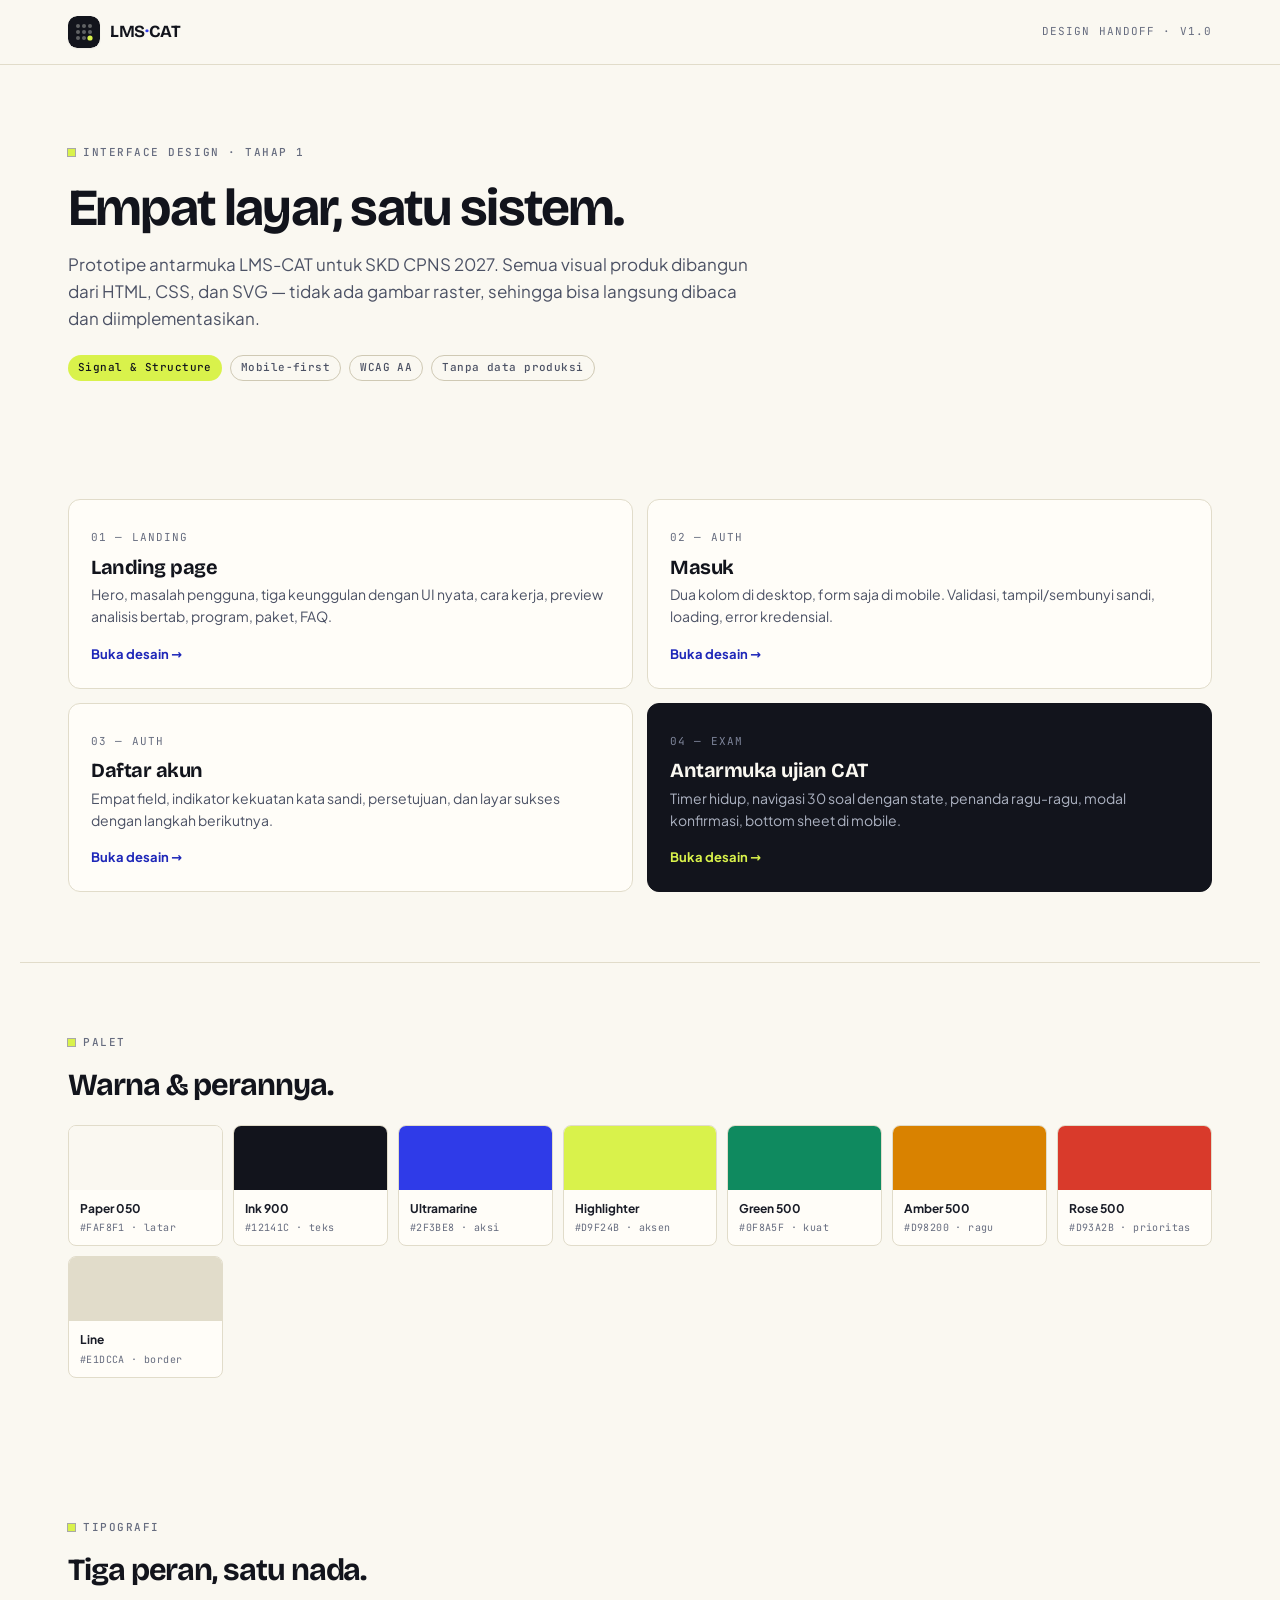
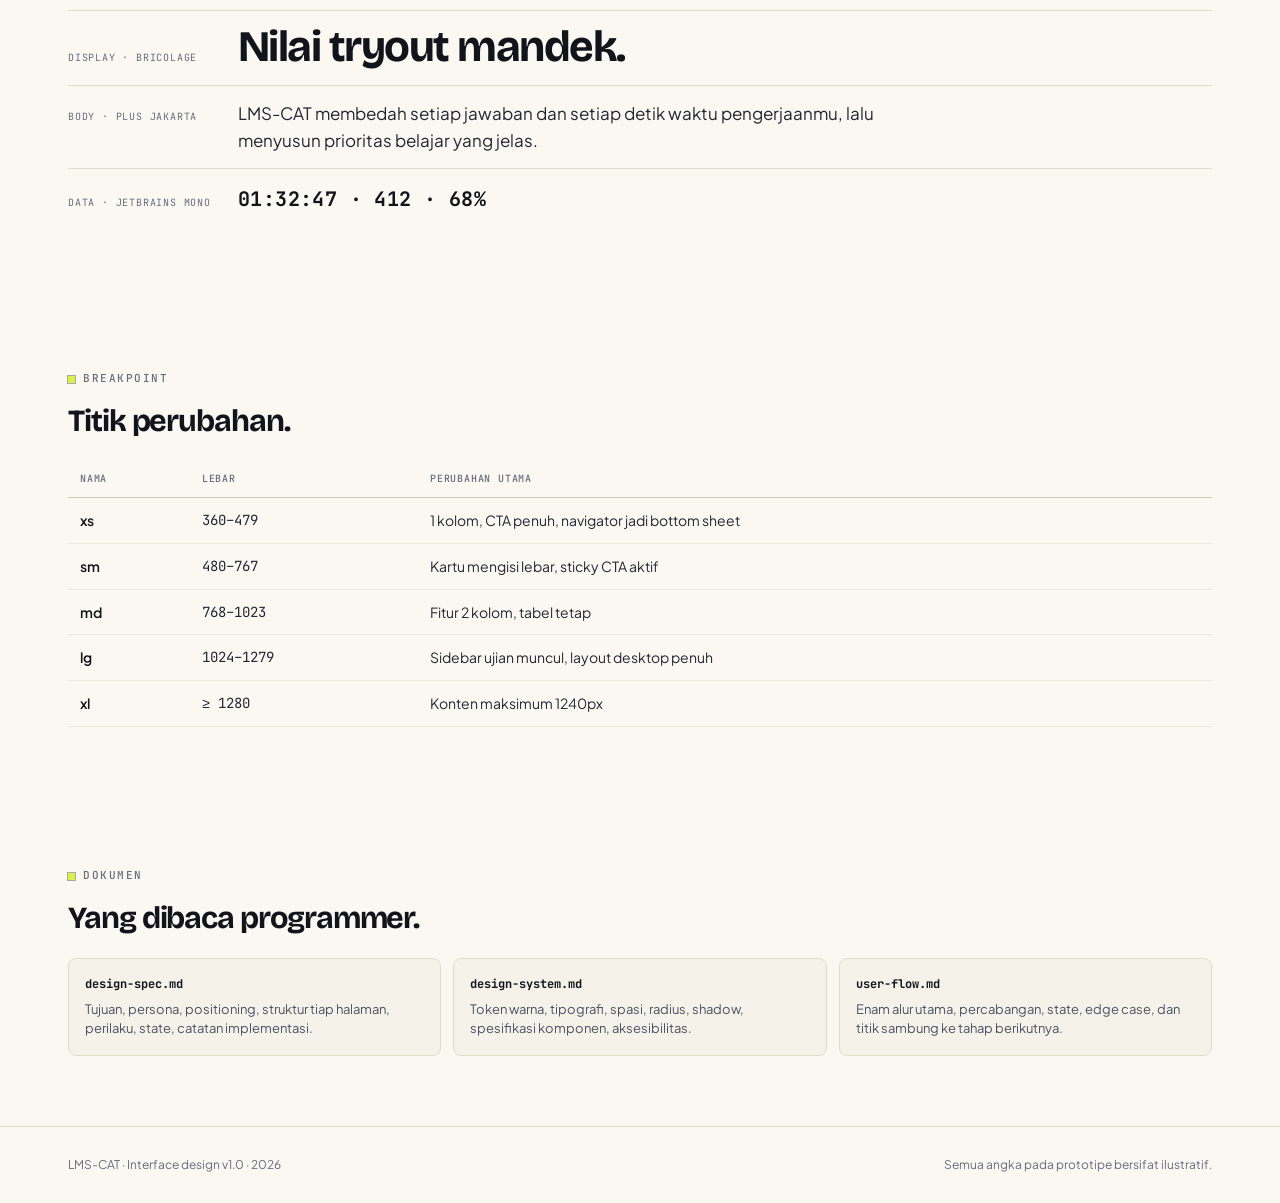
==== index.html @ 74871f43 "LMS-CAT interface design v1.0: landing, login, register, exam + docs" ====
<!DOCTYPE html>
<html lang="id">
<head>
<meta charset="utf-8">
<meta name="viewport" content="width=device-width, initial-scale=1">
<title>LMS-CAT · Design Handoff v1.0</title>
<meta name="theme-color" content="#FAF8F1">
<link rel="stylesheet" href="assets/fonts.css">
<link rel="stylesheet" href="assets/tokens.css">
<link rel="stylesheet" href="assets/base.css">
<style>
body{ background:var(--paper-050); }
.top{ border-bottom:1px solid var(--line); background:var(--paper-050); position:sticky; top:0; z-index:10; }
.top__inner{ display:flex; align-items:center; justify-content:space-between; gap:16px; height:64px; }
.top__meta{ font-family:var(--font-mono); font-size:var(--text-2xs); letter-spacing:.1em; text-transform:uppercase; color:var(--ink-400); }

.hero{ padding-block:clamp(2.5rem,6vw,4.5rem) clamp(2rem,4vw,3rem); }
.hero h1{ font-size:clamp(2rem,4.2vw,3.25rem); letter-spacing:-.035em; line-height:1.04; margin-top:18px; max-width:22ch; }
.hero p{ margin-top:16px; max-width:58ch; color:var(--ink-500); font-size:1.0625rem; line-height:1.6; }
.hero__tags{ display:flex; flex-wrap:wrap; gap:8px; margin-top:22px; }

.screens{ display:grid; grid-template-columns:repeat(2,1fr); gap:14px; }
.screen{
  display:block; padding:22px; border:1px solid var(--line); border-radius:var(--r-12);
  background:var(--surface); transition:transform var(--dur-2) var(--ease-out), box-shadow var(--dur-2) var(--ease-out), border-color var(--dur-2);
}
.screen:hover{ transform:translateY(-3px); box-shadow:var(--shadow-md); border-color:var(--ink-300); }
.screen__n{ font-family:var(--font-mono); font-size:var(--text-2xs); color:var(--ink-400); letter-spacing:.1em; }
.screen h3{ font-size:1.25rem; margin-top:8px; letter-spacing:-.025em; }
.screen p{ font-size:.875rem; color:var(--ink-500); margin-top:6px; line-height:1.55; }
.screen__go{ display:inline-flex; align-items:center; gap:6px; margin-top:16px; font-size:.8125rem; font-weight:700; color:var(--blue-700); }
.screen--ink{ background:var(--ink-900); border-color:var(--ink-900); }
.screen--ink h3{ color:var(--text-invert); }
.screen--ink p{ color:var(--text-invert-2); }
.screen--ink .screen__n{ color:var(--text-invert-3); }
.screen--ink .screen__go{ color:var(--lime-500); }

.swatches{ display:grid; grid-template-columns:repeat(auto-fill,minmax(148px,1fr)); gap:10px; }
.sw{ border:1px solid var(--line); border-radius:var(--r-8); overflow:hidden; background:var(--surface); }
.sw__chip{ height:64px; }
.sw__meta{ padding:9px 11px; }
.sw__name{ font-size:.75rem; font-weight:700; color:var(--ink-800); }
.sw__hex{ font-family:var(--font-mono); font-size:10px; color:var(--ink-400); letter-spacing:.04em; margin-top:2px; }

.type-row{ display:grid; grid-template-columns:150px 1fr; gap:20px; padding-block:14px; border-top:1px solid var(--line); align-items:baseline; }
.type-row__k{ font-family:var(--font-mono); font-size:10px; letter-spacing:.08em; text-transform:uppercase; color:var(--ink-400); }

table.spec{ width:100%; font-size:.875rem; }
table.spec th{ text-align:left; font-family:var(--font-mono); font-size:10px; letter-spacing:.08em; text-transform:uppercase; color:var(--ink-400); padding:10px 12px; border-bottom:1px solid var(--line-strong); font-weight:500; }
table.spec td{ padding:11px 12px; border-bottom:1px solid var(--line-soft); color:var(--ink-700); }
table.spec td:first-child{ font-weight:600; color:var(--ink-900); }

.docs{ display:grid; grid-template-columns:repeat(3,1fr); gap:12px; }
.doc{ padding:16px; border:1px solid var(--line); border-radius:var(--r-8); background:var(--paper-100); }
.doc__n{ font-family:var(--font-mono); font-size:.75rem; font-weight:700; color:var(--ink-900); }
.doc__d{ font-size:.8125rem; color:var(--ink-500); margin-top:5px; line-height:1.5; }

@media (max-width:820px){
  .screens, .docs{ grid-template-columns:1fr; }
  .type-row{ grid-template-columns:1fr; gap:6px; }
}
</style>
</head>
<body>

<header class="top">
  <div class="container top__inner">
    <a class="brand" href="index.html" aria-label="LMS-CAT">
      <svg class="brand__mark" viewBox="0 0 32 32" aria-hidden="true">
        <rect width="32" height="32" rx="9" fill="#12141C"/>
        <g fill="#FAF8F1" opacity=".34">
          <circle cx="10" cy="10" r="2"/><circle cx="16" cy="10" r="2"/><circle cx="22" cy="10" r="2"/>
          <circle cx="10" cy="16" r="2"/><circle cx="16" cy="16" r="2"/><circle cx="22" cy="16" r="2"/>
          <circle cx="10" cy="22" r="2"/><circle cx="16" cy="22" r="2"/>
        </g>
        <circle cx="22" cy="22" r="2.6" fill="#D9F24B"/>
      </svg>
      <span class="brand__name">LMS<span class="brand__dot">·</span>CAT</span>
    </a>
    <span class="top__meta">Design handoff · v1.0</span>
  </div>
</header>

<main>
  <section class="hero container">
    <span class="eyebrow">Interface design · tahap 1</span>
    <h1>Empat layar, satu sistem.</h1>
    <p>Prototipe antarmuka LMS-CAT untuk SKD CPNS 2027. Semua visual produk dibangun dari HTML, CSS, dan SVG — tidak ada gambar raster, sehingga bisa langsung dibaca dan diimplementasikan.</p>
    <div class="hero__tags">
      <span class="badge badge--lime">Signal &amp; Structure</span>
      <span class="badge badge--outline">Mobile-first</span>
      <span class="badge badge--outline">WCAG AA</span>
      <span class="badge badge--outline">Tanpa data produksi</span>
    </div>
  </section>

  <section class="section section--tight container">
    <div class="screens">
      <a class="screen" href="landing-page/index.html">
        <span class="screen__n">01 — LANDING</span>
        <h3>Landing page</h3>
        <p>Hero, masalah pengguna, tiga keunggulan dengan UI nyata, cara kerja, preview analisis bertab, program, paket, FAQ.</p>
        <span class="screen__go">Buka desain →</span>
      </a>
      <a class="screen" href="login/index.html">
        <span class="screen__n">02 — AUTH</span>
        <h3>Masuk</h3>
        <p>Dua kolom di desktop, form saja di mobile. Validasi, tampil/sembunyi sandi, loading, error kredensial.</p>
        <span class="screen__go">Buka desain →</span>
      </a>
      <a class="screen" href="register/index.html">
        <span class="screen__n">03 — AUTH</span>
        <h3>Daftar akun</h3>
        <p>Empat field, indikator kekuatan kata sandi, persetujuan, dan layar sukses dengan langkah berikutnya.</p>
        <span class="screen__go">Buka desain →</span>
      </a>
      <a class="screen screen--ink" href="exam-interface/index.html">
        <span class="screen__n">04 — EXAM</span>
        <h3>Antarmuka ujian CAT</h3>
        <p>Timer hidup, navigasi 30 soal dengan state, penanda ragu-ragu, modal konfirmasi, bottom sheet di mobile.</p>
        <span class="screen__go">Buka desain →</span>
      </a>
    </div>
  </section>

  <section class="section section--tight container" style="border-top:1px solid var(--line)">
    <div class="section-head" style="margin-bottom:24px">
      <span class="eyebrow">Palet</span>
      <h2 class="h2" style="font-size:clamp(1.5rem,2.4vw,2rem)">Warna &amp; perannya.</h2>
    </div>
    <div class="swatches">
      <div class="sw"><div class="sw__chip" style="background:#FAF8F1"></div><div class="sw__meta"><div class="sw__name">Paper 050</div><div class="sw__hex">#FAF8F1 · latar</div></div></div>
      <div class="sw"><div class="sw__chip" style="background:#12141C"></div><div class="sw__meta"><div class="sw__name">Ink 900</div><div class="sw__hex">#12141C · teks</div></div></div>
      <div class="sw"><div class="sw__chip" style="background:#2F3BE8"></div><div class="sw__meta"><div class="sw__name">Ultramarine</div><div class="sw__hex">#2F3BE8 · aksi</div></div></div>
      <div class="sw"><div class="sw__chip" style="background:#D9F24B"></div><div class="sw__meta"><div class="sw__name">Highlighter</div><div class="sw__hex">#D9F24B · aksen</div></div></div>
      <div class="sw"><div class="sw__chip" style="background:#0F8A5F"></div><div class="sw__meta"><div class="sw__name">Green 500</div><div class="sw__hex">#0F8A5F · kuat</div></div></div>
      <div class="sw"><div class="sw__chip" style="background:#D98200"></div><div class="sw__meta"><div class="sw__name">Amber 500</div><div class="sw__hex">#D98200 · ragu</div></div></div>
      <div class="sw"><div class="sw__chip" style="background:#D93A2B"></div><div class="sw__meta"><div class="sw__name">Rose 500</div><div class="sw__hex">#D93A2B · prioritas</div></div></div>
      <div class="sw"><div class="sw__chip" style="background:#E1DCCA"></div><div class="sw__meta"><div class="sw__name">Line</div><div class="sw__hex">#E1DCCA · border</div></div></div>
    </div>
  </section>

  <section class="section section--tight container">
    <div class="section-head" style="margin-bottom:24px">
      <span class="eyebrow">Tipografi</span>
      <h2 class="h2" style="font-size:clamp(1.5rem,2.4vw,2rem)">Tiga peran, satu nada.</h2>
    </div>
    <div class="type-row">
      <span class="type-row__k">Display · Bricolage</span>
      <span style="font-family:var(--font-display);font-size:clamp(1.75rem,3.4vw,2.75rem);font-weight:700;letter-spacing:-.035em;line-height:1.05">Nilai tryout mandek.</span>
    </div>
    <div class="type-row">
      <span class="type-row__k">Body · Plus Jakarta</span>
      <span style="font-size:1.0625rem;line-height:1.6;color:var(--ink-700);max-width:56ch">LMS-CAT membedah setiap jawaban dan setiap detik waktu pengerjaanmu, lalu menyusun prioritas belajar yang jelas.</span>
    </div>
    <div class="type-row">
      <span class="type-row__k">Data · JetBrains Mono</span>
      <span class="mono" style="font-size:1.25rem;font-weight:700;letter-spacing:.02em">01:32:47 · 412 · 68%</span>
    </div>
  </section>

  <section class="section section--tight container">
    <div class="section-head" style="margin-bottom:24px">
      <span class="eyebrow">Breakpoint</span>
      <h2 class="h2" style="font-size:clamp(1.5rem,2.4vw,2rem)">Titik perubahan.</h2>
    </div>
    <table class="spec">
      <thead><tr><th>Nama</th><th>Lebar</th><th>Perubahan utama</th></tr></thead>
      <tbody>
        <tr><td>xs</td><td class="mono">360–479</td><td>1 kolom, CTA penuh, navigator jadi bottom sheet</td></tr>
        <tr><td>sm</td><td class="mono">480–767</td><td>Kartu mengisi lebar, sticky CTA aktif</td></tr>
        <tr><td>md</td><td class="mono">768–1023</td><td>Fitur 2 kolom, tabel tetap</td></tr>
        <tr><td>lg</td><td class="mono">1024–1279</td><td>Sidebar ujian muncul, layout desktop penuh</td></tr>
        <tr><td>xl</td><td class="mono">≥ 1280</td><td>Konten maksimum 1240px</td></tr>
      </tbody>
    </table>
  </section>

  <section class="section section--tight container">
    <div class="section-head" style="margin-bottom:24px">
      <span class="eyebrow">Dokumen</span>
      <h2 class="h2" style="font-size:clamp(1.5rem,2.4vw,2rem)">Yang dibaca programmer.</h2>
    </div>
    <div class="docs">
      <div class="doc"><div class="doc__n">design-spec.md</div><div class="doc__d">Tujuan, persona, positioning, struktur tiap halaman, perilaku, state, catatan implementasi.</div></div>
      <div class="doc"><div class="doc__n">design-system.md</div><div class="doc__d">Token warna, tipografi, spasi, radius, shadow, spesifikasi komponen, aksesibilitas.</div></div>
      <div class="doc"><div class="doc__n">user-flow.md</div><div class="doc__d">Enam alur utama, percabangan, state, edge case, dan titik sambung ke tahap berikutnya.</div></div>
    </div>
  </section>

  <footer style="border-top:1px solid var(--line); padding-block:28px">
    <div class="container" style="display:flex;justify-content:space-between;gap:16px;flex-wrap:wrap;font-size:.75rem;color:var(--ink-400)">
      <span>LMS-CAT · Interface design v1.0 · 2026</span>
      <span>Semua angka pada prototipe bersifat ilustratif.</span>
    </div>
  </footer>
</main>
</body>
</html>
---- assets/fonts.css ----
/* ============================================================================
   LMS-CAT · WEBFONTS (self-hosted, latin + latin-ext subsets)
   Bricolage Grotesque — display
   Plus Jakarta Sans — body / UI
   JetBrains Mono   — numerals, labels, timer
   Self-hosting keeps rendering identical offline and in review tools.
   ========================================================================== */
@font-face {font-family: 'Bricolage Grotesque';
  font-style: normal;
  font-weight: 300 800;
  font-stretch: 100%;
  font-display: swap;
  src: url("fonts/bricolage-1.woff2") format('woff2');
  unicode-range: U+0102-0103, U+0110-0111, U+0128-0129, U+0168-0169, U+01A0-01A1, U+01AF-01B0, U+0300-0301, U+0303-0304, U+0308-0309, U+0323, U+0329, U+1EA0-1EF9, U+20AB;}
@font-face {font-family: 'Bricolage Grotesque';
  font-style: normal;
  font-weight: 300 800;
  font-stretch: 100%;
  font-display: swap;
  src: url("fonts/bricolage-2.woff2") format('woff2');
  unicode-range: U+0100-02BA, U+02BD-02C5, U+02C7-02CC, U+02CE-02D7, U+02DD-02FF, U+0304, U+0308, U+0329, U+1D00-1DBF, U+1E00-1E9F, U+1EF2-1EFF, U+2020, U+20A0-20AB, U+20AD-20C4, U+2113, U+2C60-2C7F, U+A720-A7FF;}
@font-face {font-family: 'Bricolage Grotesque';
  font-style: normal;
  font-weight: 300 800;
  font-stretch: 100%;
  font-display: swap;
  src: url("fonts/bricolage-3.woff2") format('woff2');
  unicode-range: U+0000-00FF, U+0131, U+0152-0153, U+02BB-02BC, U+02C6, U+02DA, U+02DC, U+0304, U+0308, U+0329, U+2000-206F, U+20AC, U+2122, U+2191, U+2193, U+2212, U+2215, U+FEFF, U+FFFD;}
@font-face {font-family: 'Plus Jakarta Sans';
  font-style: normal;
  font-weight: 400 800;
  font-display: swap;
  src: url("fonts/jakarta-1.woff2") format('woff2');
  unicode-range: U+0460-052F, U+1C80-1C8A, U+20B4, U+2DE0-2DFF, U+A640-A69F, U+FE2E-FE2F;}
@font-face {font-family: 'Plus Jakarta Sans';
  font-style: normal;
  font-weight: 400 800;
  font-display: swap;
  src: url("fonts/jakarta-2.woff2") format('woff2');
  unicode-range: U+0102-0103, U+0110-0111, U+0128-0129, U+0168-0169, U+01A0-01A1, U+01AF-01B0, U+0300-0301, U+0303-0304, U+0308-0309, U+0323, U+0329, U+1EA0-1EF9, U+20AB;}
@font-face {font-family: 'Plus Jakarta Sans';
  font-style: normal;
  font-weight: 400 800;
  font-display: swap;
  src: url("fonts/jakarta-3.woff2") format('woff2');
  unicode-range: U+0100-02BA, U+02BD-02C5, U+02C7-02CC, U+02CE-02D7, U+02DD-02FF, U+0304, U+0308, U+0329, U+1D00-1DBF, U+1E00-1E9F, U+1EF2-1EFF, U+2020, U+20A0-20AB, U+20AD-20C4, U+2113, U+2C60-2C7F, U+A720-A7FF;}
@font-face {font-family: 'Plus Jakarta Sans';
  font-style: normal;
  font-weight: 400 800;
  font-display: swap;
  src: url("fonts/jakarta-4.woff2") format('woff2');
  unicode-range: U+0000-00FF, U+0131, U+0152-0153, U+02BB-02BC, U+02C6, U+02DA, U+02DC, U+0304, U+0308, U+0329, U+2000-206F, U+20AC, U+2122, U+2191, U+2193, U+2212, U+2215, U+FEFF, U+FFFD;}
@font-face {font-family: 'JetBrains Mono';
  font-style: normal;
  font-weight: 400;
  font-display: swap;
  src: url("fonts/jetbrains-1.woff2") format('woff2');
  unicode-range: U+0460-052F, U+1C80-1C8A, U+20B4, U+2DE0-2DFF, U+A640-A69F, U+FE2E-FE2F;}
@font-face {font-family: 'JetBrains Mono';
  font-style: normal;
  font-weight: 400;
  font-display: swap;
  src: url("fonts/jetbrains-2.woff2") format('woff2');
  unicode-range: U+0301, U+0400-045F, U+0490-0491, U+04B0-04B1, U+2116;}
@font-face {font-family: 'JetBrains Mono';
  font-style: normal;
  font-weight: 400;
  font-display: swap;
  src: url("fonts/jetbrains-3.woff2") format('woff2');
  unicode-range: U+0102-0103, U+0110-0111, U+0128-0129, U+0168-0169, U+01A0-01A1, U+01AF-01B0, U+0300-0301, U+0303-0304, U+0308-0309, U+0323, U+0329, U+1EA0-1EF9, U+20AB;}
@font-face {font-family: 'JetBrains Mono';
  font-style: normal;
  font-weight: 400;
  font-display: swap;
  src: url("fonts/jetbrains-4.woff2") format('woff2');
  unicode-range: U+0100-02BA, U+02BD-02C5, U+02C7-02CC, U+02CE-02D7, U+02DD-02FF, U+0304, U+0308, U+0329, U+1D00-1DBF, U+1E00-1E9F, U+1EF2-1EFF, U+2020, U+20A0-20AB, U+20AD-20C4, U+2113, U+2C60-2C7F, U+A720-A7FF;}
@font-face {font-family: 'JetBrains Mono';
  font-style: normal;
  font-weight: 400;
  font-display: swap;
  src: url("fonts/jetbrains-5.woff2") format('woff2');
  unicode-range: U+0000-00FF, U+0131, U+0152-0153, U+02BB-02BC, U+02C6, U+02DA, U+02DC, U+0304, U+0308, U+0329, U+2000-206F, U+20AC, U+2122, U+2191, U+2193, U+2212, U+2215, U+FEFF, U+FFFD;}
@font-face {font-family: 'JetBrains Mono';
  font-style: normal;
  font-weight: 500;
  font-display: swap;
  src: url("fonts/jetbrains-6.woff2") format('woff2');
  unicode-range: U+0460-052F, U+1C80-1C8A, U+20B4, U+2DE0-2DFF, U+A640-A69F, U+FE2E-FE2F;}
@font-face {font-family: 'JetBrains Mono';
  font-style: normal;
  font-weight: 500;
  font-display: swap;
  src: url("fonts/jetbrains-7.woff2") format('woff2');
  unicode-range: U+0301, U+0400-045F, U+0490-0491, U+04B0-04B1, U+2116;}
@font-face {font-family: 'JetBrains Mono';
  font-style: normal;
  font-weight: 500;
  font-display: swap;
  src: url("fonts/jetbrains-8.woff2") format('woff2');
  unicode-range: U+0102-0103, U+0110-0111, U+0128-0129, U+0168-0169, U+01A0-01A1, U+01AF-01B0, U+0300-0301, U+0303-0304, U+0308-0309, U+0323, U+0329, U+1EA0-1EF9, U+20AB;}
@font-face {font-family: 'JetBrains Mono';
  font-style: normal;
  font-weight: 500;
  font-display: swap;
  src: url("fonts/jetbrains-9.woff2") format('woff2');
  unicode-range: U+0100-02BA, U+02BD-02C5, U+02C7-02CC, U+02CE-02D7, U+02DD-02FF, U+0304, U+0308, U+0329, U+1D00-1DBF, U+1E00-1E9F, U+1EF2-1EFF, U+2020, U+20A0-20AB, U+20AD-20C4, U+2113, U+2C60-2C7F, U+A720-A7FF;}
@font-face {font-family: 'JetBrains Mono';
  font-style: normal;
  font-weight: 500;
  font-display: swap;
  src: url("fonts/jetbrains-10.woff2") format('woff2');
  unicode-range: U+0000-00FF, U+0131, U+0152-0153, U+02BB-02BC, U+02C6, U+02DA, U+02DC, U+0304, U+0308, U+0329, U+2000-206F, U+20AC, U+2122, U+2191, U+2193, U+2212, U+2215, U+FEFF, U+FFFD;}
@font-face {font-family: 'JetBrains Mono';
  font-style: normal;
  font-weight: 700;
  font-display: swap;
  src: url("fonts/jetbrains-11.woff2") format('woff2');
  unicode-range: U+0460-052F, U+1C80-1C8A, U+20B4, U+2DE0-2DFF, U+A640-A69F, U+FE2E-FE2F;}
@font-face {font-family: 'JetBrains Mono';
  font-style: normal;
  font-weight: 700;
  font-display: swap;
  src: url("fonts/jetbrains-12.woff2") format('woff2');
  unicode-range: U+0301, U+0400-045F, U+0490-0491, U+04B0-04B1, U+2116;}
@font-face {font-family: 'JetBrains Mono';
  font-style: normal;
  font-weight: 700;
  font-display: swap;
  src: url("fonts/jetbrains-13.woff2") format('woff2');
  unicode-range: U+0102-0103, U+0110-0111, U+0128-0129, U+0168-0169, U+01A0-01A1, U+01AF-01B0, U+0300-0301, U+0303-0304, U+0308-0309, U+0323, U+0329, U+1EA0-1EF9, U+20AB;}
@font-face {font-family: 'JetBrains Mono';
  font-style: normal;
  font-weight: 700;
  font-display: swap;
  src: url("fonts/jetbrains-14.woff2") format('woff2');
  unicode-range: U+0100-02BA, U+02BD-02C5, U+02C7-02CC, U+02CE-02D7, U+02DD-02FF, U+0304, U+0308, U+0329, U+1D00-1DBF, U+1E00-1E9F, U+1EF2-1EFF, U+2020, U+20A0-20AB, U+20AD-20C4, U+2113, U+2C60-2C7F, U+A720-A7FF;}
@font-face {font-family: 'JetBrains Mono';
  font-style: normal;
  font-weight: 700;
  font-display: swap;
  src: url("fonts/jetbrains-15.woff2") format('woff2');
  unicode-range: U+0000-00FF, U+0131, U+0152-0153, U+02BB-02BC, U+02C6, U+02DA, U+02DC, U+0304, U+0308, U+0329, U+2000-206F, U+20AC, U+2122, U+2191, U+2193, U+2212, U+2215, U+FEFF, U+FFFD;}
---- assets/tokens.css ----
/* ============================================================================
   LMS-CAT · DESIGN TOKENS  v1.0
   Direction: "Signal & Structure" — exam-paper editorial + data instrument.
   Paper surface, ink type, ultramarine action, highlighter accent.
   All values are the single source of truth. Do not hardcode colors in pages.
   ========================================================================== */

:root {
  /* ---------------------------------------------------------------------
     1. PRIMITIVES — Paper (warm neutral, the base surface of the product)
     --------------------------------------------------------------------- */
  --paper-000: #FFFDF8;
  --paper-050: #FAF8F1;
  --paper-100: #F5F2E9;
  --paper-200: #EDE9DC;
  --paper-300: #E1DCCA;
  --paper-400: #CFC9B4;

  /* ---------------------------------------------------------------------
     2. PRIMITIVES — Ink (cool neutral, text + inverted surfaces)
     --------------------------------------------------------------------- */
  --ink-900: #12141C;
  --ink-800: #191C27;
  --ink-700: #232734;
  --ink-600: #343949;
  --ink-500: #4C5265;
  --ink-400: #666C7F;
  --ink-300: #8C92A5;
  --ink-200: #B6BBC8;
  --ink-100: #DDE0E8;

  /* ---------------------------------------------------------------------
     3. PRIMITIVES — Brand (ultramarine = action / trust / exam pen)
     --------------------------------------------------------------------- */
  --blue-700: #1E27B8;
  --blue-600: #2F3BE8;
  --blue-500: #4A55F0;
  --blue-300: #8F97F6;
  --blue-200: #C9CDFB;
  --blue-100: #E7E9FD;
  --blue-050: #F1F2FE;

  /* ---------------------------------------------------------------------
     4. PRIMITIVES — Accent (highlighter = progress / attention / study)
     --------------------------------------------------------------------- */
  --lime-600: #B8D62A;
  --lime-500: #D9F24B;
  --lime-400: #E6F87C;
  --lime-200: #F0FAB9;
  --lime-100: #F7FDDF;

  /* ---------------------------------------------------------------------
     5. PRIMITIVES — Data & semantic
     --------------------------------------------------------------------- */
  --green-600: #0C7A55;
  --green-500: #0F8A5F;
  --green-100: #DFF3EA;

  --amber-600: #A86200;
  --amber-500: #D98200;
  --amber-100: #FCEFD3;

  --rose-600: #C22D1F;
  --rose-500: #D93A2B;
  --rose-100: #FBE4E0;

  --violet-500: #7B3FE4;
  --violet-100: #F0E8FD;
  --teal-500: #0E8C8C;
  --teal-100: #DCF2F2;

  /* ---------------------------------------------------------------------
     6. SEMANTIC SURFACES & TEXT  (use these in components, never primitives)
     --------------------------------------------------------------------- */
  --bg: var(--paper-050);
  --bg-alt: var(--paper-100);
  --surface: var(--paper-000);
  --surface-sunken: var(--paper-200);
  --surface-invert: var(--ink-900);
  --surface-invert-2: var(--ink-800);

  --text: var(--ink-900);
  --text-secondary: var(--ink-500);
  --text-muted: var(--ink-400);
  --text-invert: var(--paper-050);
  --text-invert-2: #ADB3C2;
  --text-invert-3: #7E859A;

  --line: var(--paper-300);
  --line-soft: var(--paper-200);
  --line-strong: var(--paper-400);
  --line-invert: #2C3142;
  --line-invert-2: #3B4155;

  --brand: var(--blue-600);
  --brand-hover: var(--blue-700);
  --brand-tint: var(--blue-050);
  --brand-tint-2: var(--blue-100);

  --accent: var(--lime-500);
  --accent-ink: var(--ink-900);

  --ok: var(--green-500);
  --ok-tint: var(--green-100);
  --warn: var(--amber-500);
  --warn-tint: var(--amber-100);
  --danger: var(--rose-500);
  --danger-tint: var(--rose-100);
  --info: var(--blue-600);
  --info-tint: var(--blue-050);

  /* Data-viz ramp (categorical, colour-blind aware ordering) */
  --dv-1: #2F3BE8;
  --dv-2: #0E8C8C;
  --dv-3: #7B3FE4;
  --dv-4: #D98200;
  --dv-5: #0F8A5F;
  --dv-track: #E4DFCF;

  /* ---------------------------------------------------------------------
     7. TYPOGRAPHY
     --------------------------------------------------------------------- */
  --font-display: "Bricolage Grotesque", "Plus Jakarta Sans", system-ui, -apple-system, "Segoe UI", sans-serif;
  --font-sans: "Plus Jakarta Sans", system-ui, -apple-system, "Segoe UI", Roboto, sans-serif;
  --font-mono: "JetBrains Mono", ui-monospace, "SFMono-Regular", "Cascadia Mono", Menlo, monospace;

  /* Fixed scale — product UI (login, register, exam) */
  --text-2xs: 0.6875rem;  /* 11 */
  --text-xs: 0.75rem;     /* 12 */
  --text-sm: 0.875rem;    /* 14 */
  --text-base: 1rem;      /* 16 */
  --text-md: 1.125rem;    /* 18 */
  --text-lg: 1.375rem;    /* 22 */
  --text-xl: 1.75rem;     /* 28 */
  --text-2xl: 2.25rem;    /* 36 */
  --text-3xl: 2.875rem;   /* 46 */

  /* Fluid scale — marketing (landing) */
  --text-display: clamp(2.25rem, 4.4vw, 3.75rem);
  --text-h2: clamp(1.75rem, 3.1vw, 2.75rem);
  --text-h3: clamp(1.25rem, 1.9vw, 1.625rem);
  --text-lead: clamp(1.0625rem, 1.35vw, 1.25rem);

  --lh-tight: 0.98;
  --lh-display: 1.02;
  --lh-heading: 1.12;
  --lh-snug: 1.35;
  --lh-body: 1.62;

  --tr-tight: -0.035em;   /* display tracking */
  --tr-snug: -0.02em;     /* headings */
  --tr-normal: 0;
  --tr-wide: 0.08em;      /* mono labels */
  --tr-wider: 0.14em;

  /* ---------------------------------------------------------------------
     8. SPACE — 4px base, vertical rhythm follows 24px body line box
     --------------------------------------------------------------------- */
  --sp-1: 0.25rem;
  --sp-2: 0.5rem;
  --sp-3: 0.75rem;
  --sp-4: 1rem;
  --sp-5: 1.5rem;
  --sp-6: 2rem;
  --sp-7: 2.5rem;
  --sp-8: 3rem;
  --sp-9: 4rem;
  --sp-10: 6rem;
  --sp-11: 8rem;

  --gutter: clamp(1.25rem, 4.2vw, 3rem);
  --maxw: 1240px;
  --maxw-narrow: 760px;
  --section-y: clamp(4rem, 8.5vw, 7.5rem);
  --header-h: 68px;

  /* ---------------------------------------------------------------------
     9. RADIUS / ELEVATION / MOTION
     --------------------------------------------------------------------- */
  --r-2: 2px;
  --r-4: 4px;
  --r-6: 6px;
  --r-8: 8px;
  --r-12: 12px;
  --r-16: 16px;
  --r-20: 20px;
  --r-full: 999px;

  --shadow-xs: 0 1px 2px rgba(18, 20, 28, 0.06);
  --shadow-sm: 0 2px 8px -2px rgba(18, 20, 28, 0.10), 0 1px 2px rgba(18, 20, 28, 0.05);
  --shadow-md: 0 16px 40px -18px rgba(18, 20, 28, 0.22), 0 2px 6px rgba(18, 20, 28, 0.05);
  --shadow-lg: 0 40px 80px -32px rgba(18, 20, 28, 0.30), 0 4px 12px rgba(18, 20, 28, 0.06);
  --shadow-hard: 5px 5px 0 0 var(--ink-900);
  --shadow-hard-brand: 5px 5px 0 0 var(--blue-600);

  --ease-out: cubic-bezier(0.16, 1, 0.3, 1);
  --ease-in-out: cubic-bezier(0.65, 0, 0.35, 1);
  --ease-spring: cubic-bezier(0.34, 1.2, 0.64, 1);
  --dur-1: 120ms;
  --dur-2: 220ms;
  --dur-3: 380ms;
  --dur-4: 640ms;

  --z-sticky: 100;
  --z-drawer: 200;
  --z-modal: 300;
  --z-toast: 400;
}
---- assets/base.css ----
/* ============================================================================
   LMS-CAT · BASE LAYER
   Reset + typography + layout primitives + shared components.
   Depends on: tokens.css
   ========================================================================== */

/* ---------------------------------------------------------------- reset --- */
*,
*::before,
*::after { box-sizing: border-box; }

html {
  -webkit-text-size-adjust: 100%;
  scroll-behavior: smooth;
  scroll-padding-top: calc(var(--header-h) + 16px);
}

body {
  margin: 0;
  background: var(--bg);
  color: var(--text);
  font-family: var(--font-sans);
  font-size: var(--text-base);
  line-height: var(--lh-body);
  font-kerning: normal;
  -webkit-font-smoothing: antialiased;
  -moz-osx-font-smoothing: grayscale;
  text-rendering: optimizeLegibility;
  overflow-x: hidden;
}

img, svg, video { display: block; max-width: 100%; }
button, input, select, textarea { font: inherit; color: inherit; }
button { background: none; border: 0; padding: 0; cursor: pointer; }
a { color: inherit; text-decoration: none; }
ul, ol { margin: 0; padding: 0; list-style: none; }
p { margin: 0; }
hr { border: 0; border-top: 1px solid var(--line); margin: 0; }
table { border-collapse: collapse; width: 100%; }

::selection { background: var(--lime-500); color: var(--ink-900); }

/* --------------------------------------------------------- typography --- */
h1, h2, h3, h4, h5, h6 {
  margin: 0;
  font-family: var(--font-display);
  font-weight: 700;
  line-height: var(--lh-heading);
  letter-spacing: var(--tr-snug);
  color: var(--text);
  text-wrap: balance;
}

.display {
  font-family: var(--font-display);
  font-size: var(--text-display);
  font-weight: 700;
  line-height: var(--lh-display);
  letter-spacing: var(--tr-tight);
  text-wrap: balance;
}

.h2 {
  font-family: var(--font-display);
  font-size: var(--text-h2);
  font-weight: 700;
  line-height: 1.08;
  letter-spacing: var(--tr-tight);
}

.h3 {
  font-family: var(--font-display);
  font-size: var(--text-h3);
  font-weight: 600;
  line-height: 1.2;
  letter-spacing: var(--tr-snug);
}

.lead {
  font-size: var(--text-lead);
  line-height: 1.55;
  color: var(--text-secondary);
  text-wrap: pretty;
}

.mono {
  font-family: var(--font-mono);
  font-variant-numeric: tabular-nums;
  letter-spacing: 0;
}

.num { font-variant-numeric: tabular-nums; }

/* Eyebrow label — mono, uppercase, hairline tick */
.eyebrow {
  display: inline-flex;
  align-items: center;
  gap: var(--sp-2);
  font-family: var(--font-mono);
  font-size: var(--text-2xs);
  font-weight: 500;
  letter-spacing: var(--tr-wider);
  text-transform: uppercase;
  color: var(--text-muted);
}

.eyebrow::before {
  content: "";
  width: 7px;
  height: 7px;
  background: var(--lime-500);
  box-shadow: 0 0 0 1px rgba(18, 20, 28, 0.35);
  flex: none;
}

.on-ink .eyebrow { color: var(--text-invert-3); }
.on-ink .eyebrow::before { box-shadow: none; }

/* Highlighter mark — the brand's signature gesture */
.mark {
  background-image: linear-gradient(
    to top,
    transparent 4%,
    var(--lime-500) 4%,
    var(--lime-500) 54%,
    transparent 54%
  );
  background-repeat: no-repeat;
  -webkit-box-decoration-break: clone;
  box-decoration-break: clone;
  padding-inline: 0.08em;
}

.mark--thin { background-image: linear-gradient(to top, transparent 4%, var(--lime-500) 4%, var(--lime-500) 16%, transparent 16%); }

/* --------------------------------------------------------------- layout --- */
.container {
  width: 100%;
  max-width: var(--maxw);
  margin-inline: auto;
  padding-inline: var(--gutter);
}

.container--narrow { max-width: var(--maxw-narrow); }

.section { padding-block: var(--section-y); position: relative; }
.section--tight { padding-block: clamp(3rem, 5.5vw, 4.5rem); }

.on-ink {
  background: var(--surface-invert);
  color: var(--text-invert);
}
.on-ink h1, .on-ink h2, .on-ink h3, .on-ink h4 { color: var(--text-invert); }
.on-ink .lead { color: var(--text-invert-2); }

.stack > * + * { margin-top: var(--sp-4); }
.row { display: flex; align-items: center; gap: var(--sp-3); }
.wrap { flex-wrap: wrap; }
.spacer { flex: 1 1 auto; }

.section-head {
  display: grid;
  grid-template-columns: minmax(0, 1fr);
  gap: var(--sp-4);
  max-width: 62ch;
  margin-bottom: clamp(2rem, 4vw, 3.5rem);
}

.section-head--split {
  max-width: none;
  grid-template-columns: minmax(0, 1.15fr) minmax(0, 0.85fr);
  align-items: end;
  gap: clamp(1.5rem, 4vw, 4rem);
}

@media (max-width: 860px) {
  .section-head--split { grid-template-columns: 1fr; }
}

/* -------------------------------------------------------------- buttons --- */
.btn {
  position: relative;
  display: inline-flex;
  align-items: center;
  justify-content: center;
  gap: var(--sp-2);
  min-height: 46px;
  padding: 0 var(--sp-5);
  border: 1px solid transparent;
  border-radius: var(--r-8);
  font-family: var(--font-sans);
  font-size: 0.9375rem;
  font-weight: 700;
  letter-spacing: -0.01em;
  line-height: 1;
  text-align: center;
  cursor: pointer;
  white-space: nowrap;
  transition: background-color var(--dur-2) var(--ease-out),
              border-color var(--dur-2) var(--ease-out),
              color var(--dur-2) var(--ease-out),
              transform var(--dur-1) var(--ease-out),
              box-shadow var(--dur-2) var(--ease-out);
}

.btn:active { transform: translateY(1px); }
.btn:focus-visible { outline: 2px solid var(--blue-600); outline-offset: 2px; }
.on-ink .btn:focus-visible { outline-color: var(--lime-500); }

.btn svg { flex: none; }

.btn--primary {
  background: var(--blue-600);
  color: #fff;
  box-shadow: 0 1px 0 rgba(255, 255, 255, 0.16) inset, var(--shadow-sm);
}
.btn--primary:hover { background: var(--blue-700); box-shadow: 0 1px 0 rgba(255, 255, 255, 0.16) inset, var(--shadow-md); }

.btn--lime {
  background: var(--lime-500);
  color: var(--ink-900);
  box-shadow: 0 1px 0 rgba(255, 255, 255, 0.5) inset, var(--shadow-sm);
}
.btn--lime:hover { background: var(--lime-400); }

.btn--outline {
  background: transparent;
  border-color: var(--ink-900);
  color: var(--ink-900);
}
.btn--outline:hover { background: var(--ink-900); color: var(--paper-050); }

.btn--ghost { background: transparent; color: var(--text); }
.btn--ghost:hover { background: var(--paper-200); }

.btn--invert-outline {
  border-color: var(--line-invert-2);
  color: var(--text-invert);
  background: transparent;
}
.btn--invert-outline:hover { border-color: var(--paper-050); background: rgba(255, 253, 248, 0.06); }

.btn--danger { background: var(--rose-600); color: #fff; }
.btn--danger:hover { background: #A82417; }

.btn--sm { min-height: 38px; padding: 0 var(--sp-4); font-size: 0.875rem; border-radius: var(--r-6); }
.btn--lg { min-height: 56px; padding: 0 var(--sp-6); font-size: 1rem; border-radius: var(--r-8); }
.btn--block { width: 100%; }

.btn[disabled], .btn[aria-disabled="true"] {
  opacity: 0.45;
  cursor: not-allowed;
  transform: none;
}

.btn.is-loading { color: transparent !important; pointer-events: none; }
.btn.is-loading::after {
  content: "";
  position: absolute;
  inset: 0;
  margin: auto;
  width: 18px;
  height: 18px;
  border: 2px solid rgba(255, 255, 255, 0.35);
  border-top-color: #fff;
  border-radius: 50%;
  animation: spin 700ms linear infinite;
}
.btn--lime.is-loading::after,
.btn--outline.is-loading::after {
  border-color: rgba(18, 20, 28, 0.25);
  border-top-color: var(--ink-900);
}

@keyframes spin { to { transform: rotate(360deg); } }

/* Text link with animated underline */
.link {
  color: var(--blue-700);
  font-weight: 600;
  text-decoration: underline;
  text-decoration-color: var(--blue-200);
  text-underline-offset: 3px;
  text-decoration-thickness: 2px;
  transition: text-decoration-color var(--dur-2) var(--ease-out);
}
.link:hover { text-decoration-color: var(--blue-600); }

/* ---------------------------------------------------------------- forms --- */
.field { display: flex; flex-direction: column; gap: 6px; }

.label {
  font-size: var(--text-sm);
  font-weight: 700;
  letter-spacing: -0.005em;
  color: var(--ink-800);
}

.input,
.textarea,
.select {
  width: 100%;
  min-height: 52px;
  padding: 0 var(--sp-4);
  border: 1px solid var(--line-strong);
  border-radius: var(--r-8);
  background: var(--surface);
  color: var(--text);
  font-size: var(--text-base);
  font-weight: 500;
  transition: border-color var(--dur-2) var(--ease-out),
              box-shadow var(--dur-2) var(--ease-out),
              background-color var(--dur-2) var(--ease-out);
}

.input::placeholder { color: var(--ink-400); font-weight: 400; }

.input:hover { border-color: var(--ink-300); }

.input:focus {
  outline: none;
  border-color: var(--blue-600);
  box-shadow: 0 0 0 3px var(--blue-100);
  background: var(--surface);
}

.field--error .input {
  border-color: var(--rose-500);
  background: #FFFAF9;
}
.field--error .input:focus { box-shadow: 0 0 0 3px var(--rose-100); }

.field--ok .input { border-color: var(--green-500); }

.hint { font-size: var(--text-xs); color: var(--text-muted); line-height: 1.5; }

.msg {
  display: flex;
  align-items: flex-start;
  gap: 6px;
  font-size: var(--text-xs);
  font-weight: 600;
  line-height: 1.45;
}
.msg--error { color: var(--rose-600); }
.msg--ok { color: var(--green-600); }
.msg svg { flex: none; margin-top: 1px; }

/* Input with trailing action (password reveal) */
.input-group { position: relative; display: flex; align-items: center; }
.input-group .input { padding-right: 52px; }
.input-action {
  position: absolute;
  right: 6px;
  display: grid;
  place-items: center;
  width: 40px;
  height: 40px;
  border-radius: var(--r-6);
  color: var(--ink-400);
  transition: color var(--dur-1), background-color var(--dur-1);
}
.input-action:hover { color: var(--ink-800); background: var(--paper-200); }
.input-action:focus-visible { outline: 2px solid var(--blue-600); outline-offset: 1px; }

/* Checkbox */
.check {
  display: flex;
  align-items: flex-start;
  gap: var(--sp-3);
  cursor: pointer;
  font-size: var(--text-sm);
  line-height: 1.5;
  color: var(--ink-600);
}
.check input[type="checkbox"] {
  appearance: none;
  flex: none;
  width: 20px;
  height: 20px;
  margin: 0;
  border: 1.5px solid var(--ink-300);
  border-radius: var(--r-4);
  background: var(--surface);
  cursor: pointer;
  transition: background-color var(--dur-1), border-color var(--dur-1);
}
.check input[type="checkbox"]:checked {
  background: var(--blue-600);
  border-color: var(--blue-600);
  background-image: url("data:image/svg+xml,%3Csvg xmlns='http://www.w3.org/2000/svg' viewBox='0 0 16 16' fill='none' stroke='%23fff' stroke-width='2.4' stroke-linecap='round' stroke-linejoin='round'%3E%3Cpath d='M3 8.5 6.2 11.7 13 4.6'/%3E%3C/svg%3E");
  background-size: 14px;
  background-position: center;
  background-repeat: no-repeat;
}
.check input[type="checkbox"]:focus-visible { outline: 2px solid var(--blue-600); outline-offset: 2px; }
.field--error .check input[type="checkbox"] { border-color: var(--rose-500); }

/* --------------------------------------------------------------- cards --- */
.card {
  background: var(--surface);
  border: 1px solid var(--line);
  border-radius: var(--r-12);
}
.card--pad { padding: clamp(1.25rem, 2.4vw, 1.75rem); }
.card--flush { overflow: hidden; }
.card--hard { box-shadow: var(--shadow-hard); }
.card--raised { box-shadow: var(--shadow-md); }

.on-ink .card {
  background: var(--surface-invert-2);
  border-color: var(--line-invert);
}

/* -------------------------------------------------------------- brand --- */
.brand { display: inline-flex; align-items: center; gap: 10px; flex: none; text-decoration: none; }
.brand__mark { display: block; width: 32px; height: 32px; flex: none; border-radius: 9px; box-shadow: var(--shadow-xs); }
.brand__name {
  font-family: var(--font-display);
  font-weight: 700;
  font-size: 1.0625rem;
  letter-spacing: -0.02em;
  color: var(--ink-900);
  white-space: nowrap;
}
.brand__dot { color: var(--blue-600); }

/* -------------------------------------------------------------- badges --- */
.badge {
  display: inline-flex;
  align-items: center;
  gap: 6px;
  height: 26px;
  padding: 0 10px;
  border-radius: var(--r-full);
  background: var(--paper-200);
  color: var(--ink-600);
  font-family: var(--font-mono);
  font-size: var(--text-2xs);
  font-weight: 500;
  letter-spacing: 0.04em;
  white-space: nowrap;
}
.badge--blue { background: var(--blue-100); color: var(--blue-700); }
.badge--lime { background: var(--lime-500); color: var(--ink-900); }
.badge--rose { background: var(--rose-100); color: var(--rose-600); }
.badge--amber { background: var(--amber-100); color: var(--amber-600); }
.badge--green { background: var(--green-100); color: var(--green-600); }
.badge--outline { background: transparent; border: 1px solid var(--line-strong); color: var(--ink-500); }
.badge--invert { background: rgba(255, 253, 248, 0.1); color: var(--text-invert-2); }

.dot { width: 6px; height: 6px; border-radius: 50%; background: currentColor; flex: none; }

/* ------------------------------------------------------------ utilities --- */
[hidden] { display: none !important; }

.sr-only {
  position: absolute;
  width: 1px; height: 1px;
  padding: 0; margin: -1px;
  overflow: hidden;
  clip: rect(0 0 0 0);
  white-space: nowrap;
  border: 0;
}

.skip-link {
  position: absolute;
  top: -100px;
  left: var(--sp-4);
  z-index: var(--z-toast);
  padding: var(--sp-3) var(--sp-4);
  background: var(--ink-900);
  color: var(--paper-050);
  border-radius: var(--r-6);
  font-weight: 600;
  transition: top var(--dur-2) var(--ease-out);
}
.skip-link:focus { top: var(--sp-4); }

.no-scroll { overflow: hidden; }

/* Focus visibility for all interactive elements */
:where(a, button, input, select, textarea, summary, [tabindex]):focus-visible {
  outline: 2px solid var(--blue-600);
  outline-offset: 2px;
  border-radius: var(--r-4);
}
.on-ink :where(a, button, input, summary, [tabindex]):focus-visible { outline-color: var(--lime-500); }

/* --------------------------------------------------------------- reveal --- */
@media (prefers-reduced-motion: no-preference) {
  [data-reveal] {
    opacity: 0;
    transform: translateY(20px);
    transition: opacity var(--dur-4) var(--ease-out),
                transform var(--dur-4) var(--ease-out);
    transition-delay: var(--reveal-delay, 0ms);
  }
  [data-reveal].is-in { opacity: 1; transform: none; }
}

@media (prefers-reduced-motion: reduce) {
  html { scroll-behavior: auto; }
  *, *::before, *::after {
    animation-duration: 0.01ms !important;
    animation-iteration-count: 1 !important;
    transition-duration: 0.01ms !important;
  }
}
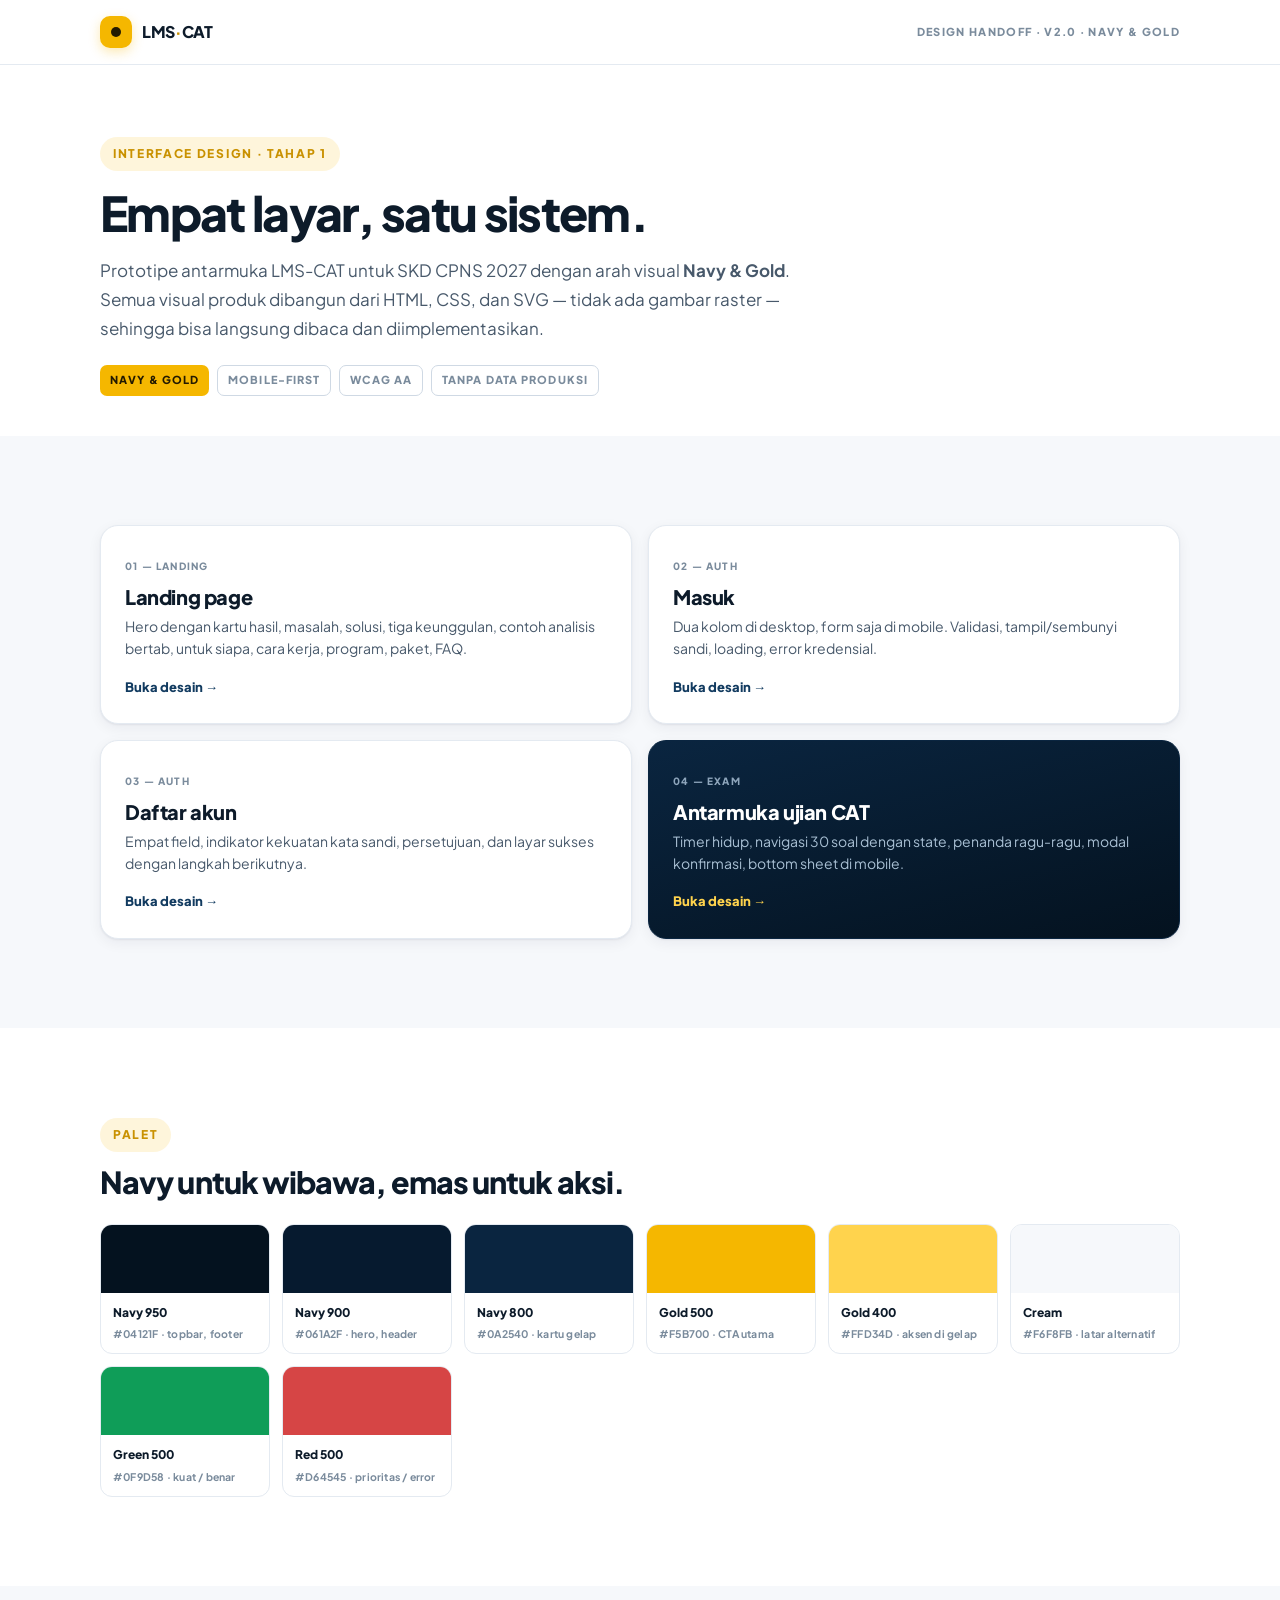
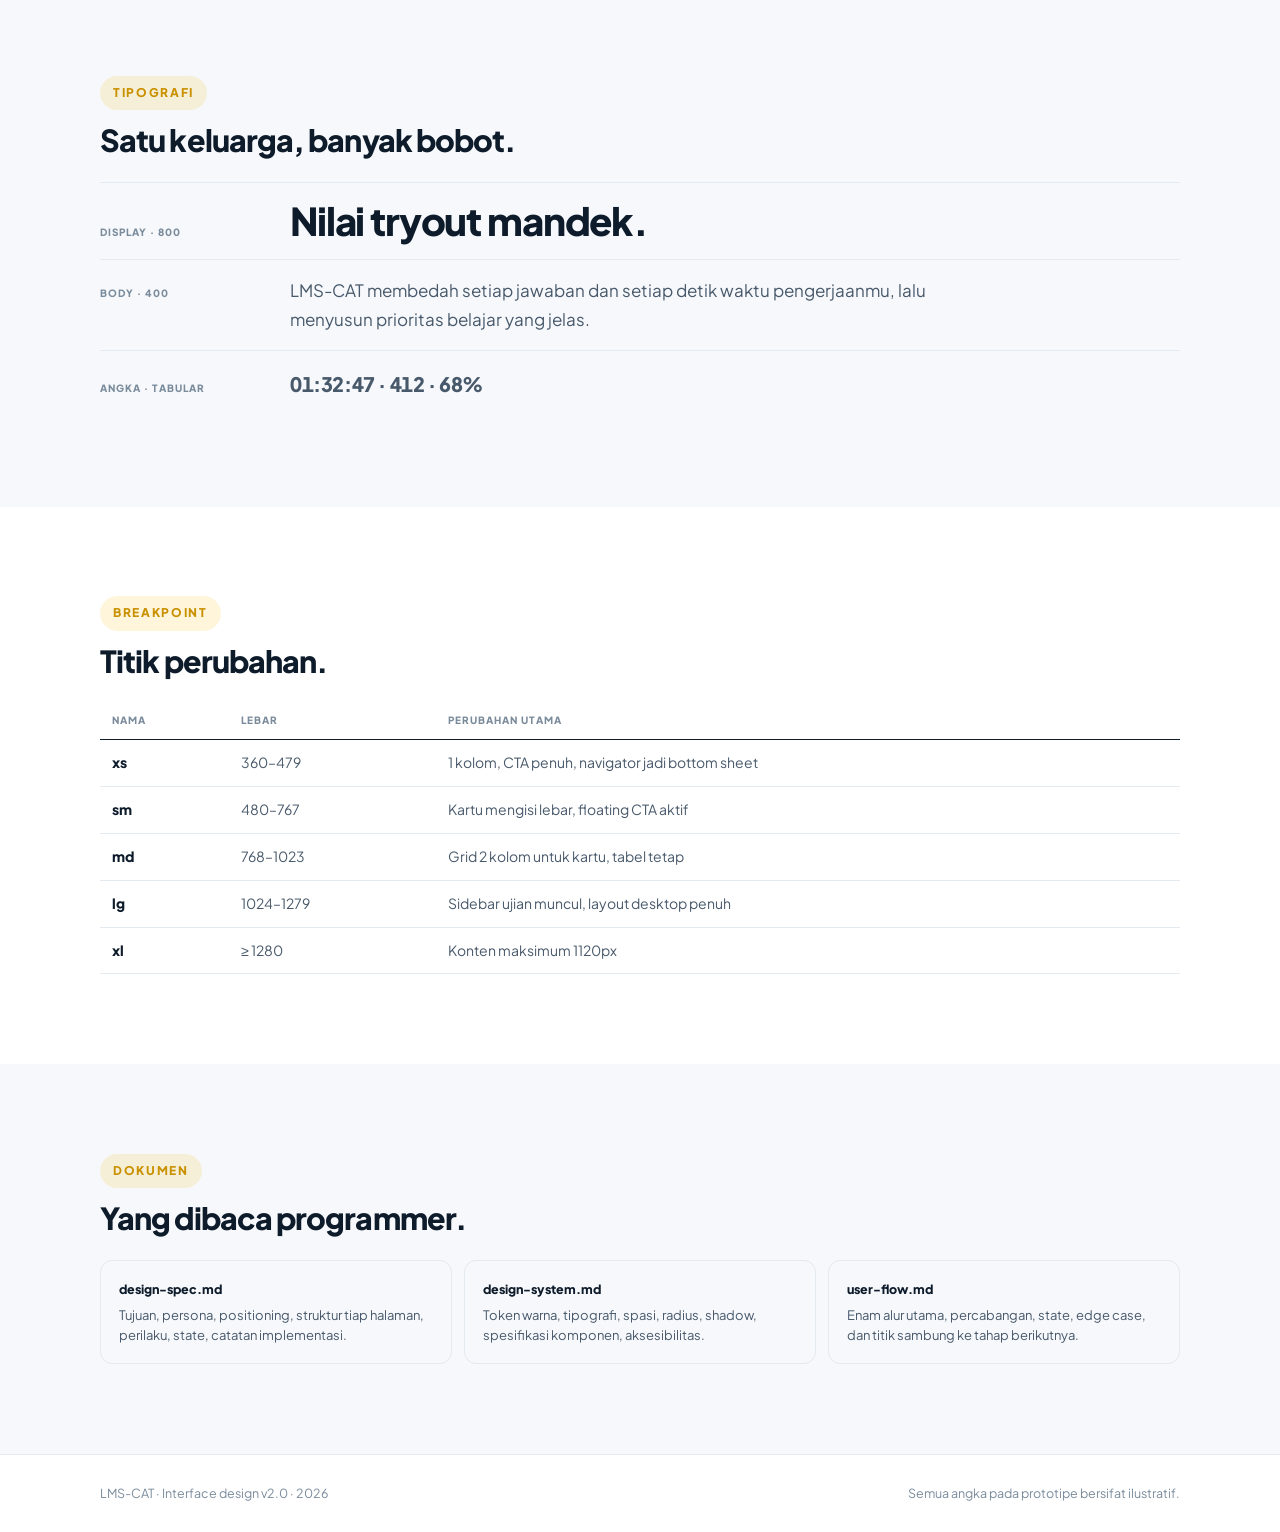
==== commit 5ef5f0c3: "v2.0: rebuild all four screens in Navy & Gold, sales-page landing structure, updated docs" ====
--- a/index.html
+++ b/index.html
@@ -3,194 +3,198 @@
 <head>
 <meta charset="utf-8">
 <meta name="viewport" content="width=device-width, initial-scale=1">
-<title>LMS-CAT · Design Handoff v1.0</title>
-<meta name="theme-color" content="#FAF8F1">
+<title>LMS-CAT · Design Handoff v2.0</title>
+<meta name="theme-color" content="#061A2F">
 <link rel="stylesheet" href="assets/fonts.css">
 <link rel="stylesheet" href="assets/tokens.css">
 <link rel="stylesheet" href="assets/base.css">
 <style>
-body{ background:var(--paper-050); }
-.top{ border-bottom:1px solid var(--line); background:var(--paper-050); position:sticky; top:0; z-index:10; }
-.top__inner{ display:flex; align-items:center; justify-content:space-between; gap:16px; height:64px; }
-.top__meta{ font-family:var(--font-mono); font-size:var(--text-2xs); letter-spacing:.1em; text-transform:uppercase; color:var(--ink-400); }
-
-.hero{ padding-block:clamp(2.5rem,6vw,4.5rem) clamp(2rem,4vw,3rem); }
-.hero h1{ font-size:clamp(2rem,4.2vw,3.25rem); letter-spacing:-.035em; line-height:1.04; margin-top:18px; max-width:22ch; }
-.hero p{ margin-top:16px; max-width:58ch; color:var(--ink-500); font-size:1.0625rem; line-height:1.6; }
-.hero__tags{ display:flex; flex-wrap:wrap; gap:8px; margin-top:22px; }
-
-.screens{ display:grid; grid-template-columns:repeat(2,1fr); gap:14px; }
+.top{border-bottom:1px solid var(--line);background:var(--white);position:sticky;top:0;z-index:10}
+.top__in{display:flex;align-items:center;justify-content:space-between;gap:16px;height:64px}
+.top__meta{font-size:11px;font-weight:800;letter-spacing:.12em;text-transform:uppercase;color:var(--muted)}
+
+.hero{padding-block:clamp(40px,6vw,72px) clamp(28px,4vw,40px);background:var(--white)}
+.hero h1{font-size:clamp(2rem,4vw,3rem);letter-spacing:-.035em;line-height:1.1;margin-top:16px;max-width:20ch}
+.hero p{margin-top:16px;max-width:60ch;color:var(--body);font-size:17px;line-height:1.7}
+.hero__tags{display:flex;flex-wrap:wrap;gap:8px;margin-top:22px}
+
+.screens{display:grid;grid-template-columns:repeat(2,1fr);gap:16px}
 .screen{
-  display:block; padding:22px; border:1px solid var(--line); border-radius:var(--r-12);
-  background:var(--surface); transition:transform var(--dur-2) var(--ease-out), box-shadow var(--dur-2) var(--ease-out), border-color var(--dur-2);
+  display:block;padding:24px;border:1px solid var(--line);border-radius:var(--r-md);
+  background:var(--white);box-shadow:var(--shadow-sm);
+  transition:transform var(--dur-1) var(--ease),box-shadow var(--dur-1) var(--ease),border-color var(--dur-1);
 }
-.screen:hover{ transform:translateY(-3px); box-shadow:var(--shadow-md); border-color:var(--ink-300); }
-.screen__n{ font-family:var(--font-mono); font-size:var(--text-2xs); color:var(--ink-400); letter-spacing:.1em; }
-.screen h3{ font-size:1.25rem; margin-top:8px; letter-spacing:-.025em; }
-.screen p{ font-size:.875rem; color:var(--ink-500); margin-top:6px; line-height:1.55; }
-.screen__go{ display:inline-flex; align-items:center; gap:6px; margin-top:16px; font-size:.8125rem; font-weight:700; color:var(--blue-700); }
-.screen--ink{ background:var(--ink-900); border-color:var(--ink-900); }
-.screen--ink h3{ color:var(--text-invert); }
-.screen--ink p{ color:var(--text-invert-2); }
-.screen--ink .screen__n{ color:var(--text-invert-3); }
-.screen--ink .screen__go{ color:var(--lime-500); }
-
-.swatches{ display:grid; grid-template-columns:repeat(auto-fill,minmax(148px,1fr)); gap:10px; }
-.sw{ border:1px solid var(--line); border-radius:var(--r-8); overflow:hidden; background:var(--surface); }
-.sw__chip{ height:64px; }
-.sw__meta{ padding:9px 11px; }
-.sw__name{ font-size:.75rem; font-weight:700; color:var(--ink-800); }
-.sw__hex{ font-family:var(--font-mono); font-size:10px; color:var(--ink-400); letter-spacing:.04em; margin-top:2px; }
-
-.type-row{ display:grid; grid-template-columns:150px 1fr; gap:20px; padding-block:14px; border-top:1px solid var(--line); align-items:baseline; }
-.type-row__k{ font-family:var(--font-mono); font-size:10px; letter-spacing:.08em; text-transform:uppercase; color:var(--ink-400); }
-
-table.spec{ width:100%; font-size:.875rem; }
-table.spec th{ text-align:left; font-family:var(--font-mono); font-size:10px; letter-spacing:.08em; text-transform:uppercase; color:var(--ink-400); padding:10px 12px; border-bottom:1px solid var(--line-strong); font-weight:500; }
-table.spec td{ padding:11px 12px; border-bottom:1px solid var(--line-soft); color:var(--ink-700); }
-table.spec td:first-child{ font-weight:600; color:var(--ink-900); }
-
-.docs{ display:grid; grid-template-columns:repeat(3,1fr); gap:12px; }
-.doc{ padding:16px; border:1px solid var(--line); border-radius:var(--r-8); background:var(--paper-100); }
-.doc__n{ font-family:var(--font-mono); font-size:.75rem; font-weight:700; color:var(--ink-900); }
-.doc__d{ font-size:.8125rem; color:var(--ink-500); margin-top:5px; line-height:1.5; }
+.screen:hover{transform:translateY(-3px);box-shadow:var(--shadow-md);border-color:var(--line-strong)}
+.screen__n{font-size:10px;font-weight:800;letter-spacing:.12em;text-transform:uppercase;color:var(--muted)}
+.screen h3{font-size:var(--text-lg);margin-top:8px;letter-spacing:-.02em}
+.screen p{font-size:14px;color:var(--body);margin-top:6px;line-height:1.6}
+.screen__go{display:inline-flex;align-items:center;gap:6px;margin-top:16px;font-size:13px;font-weight:800;color:var(--navy-700)}
+.screen--ink{background:linear-gradient(165deg,var(--navy-800),var(--navy-950));border-color:var(--navy-800);color:var(--text-invert)}
+.screen--ink h3{color:#fff}
+.screen--ink p{color:var(--text-invert-2)}
+.screen--ink .screen__n{color:#8FA6BC}
+.screen--ink .screen__go{color:var(--gold-400)}
+
+.swatches{display:grid;grid-template-columns:repeat(auto-fill,minmax(150px,1fr));gap:12px}
+.sw{border:1px solid var(--line);border-radius:var(--r-sm);overflow:hidden;background:var(--white)}
+.sw__chip{height:68px}
+.sw__meta{padding:10px 12px}
+.sw__name{font-size:12px;font-weight:800;color:var(--ink)}
+.sw__hex{font-size:10.5px;font-weight:700;color:var(--muted);margin-top:2px;letter-spacing:.02em}
+
+.type-row{display:grid;grid-template-columns:170px 1fr;gap:20px;padding-block:16px;border-top:1px solid var(--line);align-items:baseline}
+.type-row__k{font-size:10px;font-weight:800;letter-spacing:.1em;text-transform:uppercase;color:var(--muted)}
+
+table.spec{width:100%;font-size:14px}
+table.spec th{text-align:left;font-size:10px;font-weight:800;letter-spacing:.1em;text-transform:uppercase;color:var(--muted);padding:10px 12px;border-bottom:1.5px solid var(--ink)}
+table.spec td{padding:11px 12px;border-bottom:1px solid var(--line);color:var(--body)}
+table.spec td:first-child{font-weight:800;color:var(--ink)}
+
+.docs{display:grid;grid-template-columns:repeat(3,1fr);gap:12px}
+.doc{padding:18px;border:1px solid var(--line);border-radius:var(--r-sm);background:var(--cream)}
+.doc__n{font-size:12.5px;font-weight:800;color:var(--ink)}
+.doc__d{font-size:13px;color:var(--body);margin-top:5px;line-height:1.55}
 
 @media (max-width:820px){
-  .screens, .docs{ grid-template-columns:1fr; }
-  .type-row{ grid-template-columns:1fr; gap:6px; }
+  .screens,.docs{grid-template-columns:1fr}
+  .type-row{grid-template-columns:1fr;gap:6px}
 }
 </style>
 </head>
 <body>
 
 <header class="top">
-  <div class="container top__inner">
+  <div class="wrap top__in">
     <a class="brand" href="index.html" aria-label="LMS-CAT">
-      <svg class="brand__mark" viewBox="0 0 32 32" aria-hidden="true">
-        <rect width="32" height="32" rx="9" fill="#12141C"/>
-        <g fill="#FAF8F1" opacity=".34">
-          <circle cx="10" cy="10" r="2"/><circle cx="16" cy="10" r="2"/><circle cx="22" cy="10" r="2"/>
-          <circle cx="10" cy="16" r="2"/><circle cx="16" cy="16" r="2"/><circle cx="22" cy="16" r="2"/>
-          <circle cx="10" cy="22" r="2"/><circle cx="16" cy="22" r="2"/>
-        </g>
-        <circle cx="22" cy="22" r="2.6" fill="#D9F24B"/>
-      </svg>
-      <span class="brand__name">LMS<span class="brand__dot">·</span>CAT</span>
+      <span class="brand__mark" aria-hidden="true"></span>
+      <span class="brand__name">LMS<i>·</i>CAT</span>
     </a>
-    <span class="top__meta">Design handoff · v1.0</span>
+    <span class="top__meta">Design handoff · v2.0 · Navy &amp; Gold</span>
   </div>
 </header>
 
 <main>
-  <section class="hero container">
-    <span class="eyebrow">Interface design · tahap 1</span>
-    <h1>Empat layar, satu sistem.</h1>
-    <p>Prototipe antarmuka LMS-CAT untuk SKD CPNS 2027. Semua visual produk dibangun dari HTML, CSS, dan SVG — tidak ada gambar raster, sehingga bisa langsung dibaca dan diimplementasikan.</p>
-    <div class="hero__tags">
-      <span class="badge badge--lime">Signal &amp; Structure</span>
-      <span class="badge badge--outline">Mobile-first</span>
-      <span class="badge badge--outline">WCAG AA</span>
-      <span class="badge badge--outline">Tanpa data produksi</span>
-    </div>
-  </section>
-
-  <section class="section section--tight container">
-    <div class="screens">
-      <a class="screen" href="landing-page/index.html">
-        <span class="screen__n">01 — LANDING</span>
-        <h3>Landing page</h3>
-        <p>Hero, masalah pengguna, tiga keunggulan dengan UI nyata, cara kerja, preview analisis bertab, program, paket, FAQ.</p>
-        <span class="screen__go">Buka desain →</span>
-      </a>
-      <a class="screen" href="login/index.html">
-        <span class="screen__n">02 — AUTH</span>
-        <h3>Masuk</h3>
-        <p>Dua kolom di desktop, form saja di mobile. Validasi, tampil/sembunyi sandi, loading, error kredensial.</p>
-        <span class="screen__go">Buka desain →</span>
-      </a>
-      <a class="screen" href="register/index.html">
-        <span class="screen__n">03 — AUTH</span>
-        <h3>Daftar akun</h3>
-        <p>Empat field, indikator kekuatan kata sandi, persetujuan, dan layar sukses dengan langkah berikutnya.</p>
-        <span class="screen__go">Buka desain →</span>
-      </a>
-      <a class="screen screen--ink" href="exam-interface/index.html">
-        <span class="screen__n">04 — EXAM</span>
-        <h3>Antarmuka ujian CAT</h3>
-        <p>Timer hidup, navigasi 30 soal dengan state, penanda ragu-ragu, modal konfirmasi, bottom sheet di mobile.</p>
-        <span class="screen__go">Buka desain →</span>
-      </a>
-    </div>
-  </section>
-
-  <section class="section section--tight container" style="border-top:1px solid var(--line)">
-    <div class="section-head" style="margin-bottom:24px">
-      <span class="eyebrow">Palet</span>
-      <h2 class="h2" style="font-size:clamp(1.5rem,2.4vw,2rem)">Warna &amp; perannya.</h2>
-    </div>
-    <div class="swatches">
-      <div class="sw"><div class="sw__chip" style="background:#FAF8F1"></div><div class="sw__meta"><div class="sw__name">Paper 050</div><div class="sw__hex">#FAF8F1 · latar</div></div></div>
-      <div class="sw"><div class="sw__chip" style="background:#12141C"></div><div class="sw__meta"><div class="sw__name">Ink 900</div><div class="sw__hex">#12141C · teks</div></div></div>
-      <div class="sw"><div class="sw__chip" style="background:#2F3BE8"></div><div class="sw__meta"><div class="sw__name">Ultramarine</div><div class="sw__hex">#2F3BE8 · aksi</div></div></div>
-      <div class="sw"><div class="sw__chip" style="background:#D9F24B"></div><div class="sw__meta"><div class="sw__name">Highlighter</div><div class="sw__hex">#D9F24B · aksen</div></div></div>
-      <div class="sw"><div class="sw__chip" style="background:#0F8A5F"></div><div class="sw__meta"><div class="sw__name">Green 500</div><div class="sw__hex">#0F8A5F · kuat</div></div></div>
-      <div class="sw"><div class="sw__chip" style="background:#D98200"></div><div class="sw__meta"><div class="sw__name">Amber 500</div><div class="sw__hex">#D98200 · ragu</div></div></div>
-      <div class="sw"><div class="sw__chip" style="background:#D93A2B"></div><div class="sw__meta"><div class="sw__name">Rose 500</div><div class="sw__hex">#D93A2B · prioritas</div></div></div>
-      <div class="sw"><div class="sw__chip" style="background:#E1DCCA"></div><div class="sw__meta"><div class="sw__name">Line</div><div class="sw__hex">#E1DCCA · border</div></div></div>
-    </div>
-  </section>
-
-  <section class="section section--tight container">
-    <div class="section-head" style="margin-bottom:24px">
-      <span class="eyebrow">Tipografi</span>
-      <h2 class="h2" style="font-size:clamp(1.5rem,2.4vw,2rem)">Tiga peran, satu nada.</h2>
-    </div>
-    <div class="type-row">
-      <span class="type-row__k">Display · Bricolage</span>
-      <span style="font-family:var(--font-display);font-size:clamp(1.75rem,3.4vw,2.75rem);font-weight:700;letter-spacing:-.035em;line-height:1.05">Nilai tryout mandek.</span>
-    </div>
-    <div class="type-row">
-      <span class="type-row__k">Body · Plus Jakarta</span>
-      <span style="font-size:1.0625rem;line-height:1.6;color:var(--ink-700);max-width:56ch">LMS-CAT membedah setiap jawaban dan setiap detik waktu pengerjaanmu, lalu menyusun prioritas belajar yang jelas.</span>
-    </div>
-    <div class="type-row">
-      <span class="type-row__k">Data · JetBrains Mono</span>
-      <span class="mono" style="font-size:1.25rem;font-weight:700;letter-spacing:.02em">01:32:47 · 412 · 68%</span>
-    </div>
-  </section>
-
-  <section class="section section--tight container">
-    <div class="section-head" style="margin-bottom:24px">
-      <span class="eyebrow">Breakpoint</span>
-      <h2 class="h2" style="font-size:clamp(1.5rem,2.4vw,2rem)">Titik perubahan.</h2>
-    </div>
-    <table class="spec">
-      <thead><tr><th>Nama</th><th>Lebar</th><th>Perubahan utama</th></tr></thead>
-      <tbody>
-        <tr><td>xs</td><td class="mono">360–479</td><td>1 kolom, CTA penuh, navigator jadi bottom sheet</td></tr>
-        <tr><td>sm</td><td class="mono">480–767</td><td>Kartu mengisi lebar, sticky CTA aktif</td></tr>
-        <tr><td>md</td><td class="mono">768–1023</td><td>Fitur 2 kolom, tabel tetap</td></tr>
-        <tr><td>lg</td><td class="mono">1024–1279</td><td>Sidebar ujian muncul, layout desktop penuh</td></tr>
-        <tr><td>xl</td><td class="mono">≥ 1280</td><td>Konten maksimum 1240px</td></tr>
-      </tbody>
-    </table>
-  </section>
-
-  <section class="section section--tight container">
-    <div class="section-head" style="margin-bottom:24px">
-      <span class="eyebrow">Dokumen</span>
-      <h2 class="h2" style="font-size:clamp(1.5rem,2.4vw,2rem)">Yang dibaca programmer.</h2>
-    </div>
-    <div class="docs">
-      <div class="doc"><div class="doc__n">design-spec.md</div><div class="doc__d">Tujuan, persona, positioning, struktur tiap halaman, perilaku, state, catatan implementasi.</div></div>
-      <div class="doc"><div class="doc__n">design-system.md</div><div class="doc__d">Token warna, tipografi, spasi, radius, shadow, spesifikasi komponen, aksesibilitas.</div></div>
-      <div class="doc"><div class="doc__n">user-flow.md</div><div class="doc__d">Enam alur utama, percabangan, state, edge case, dan titik sambung ke tahap berikutnya.</div></div>
-    </div>
-  </section>
-
-  <footer style="border-top:1px solid var(--line); padding-block:28px">
-    <div class="container" style="display:flex;justify-content:space-between;gap:16px;flex-wrap:wrap;font-size:.75rem;color:var(--ink-400)">
-      <span>LMS-CAT · Interface design v1.0 · 2026</span>
+  <section class="hero">
+    <div class="wrap">
+      <span class="eyebrow">Interface design · tahap 1</span>
+      <h1>Empat layar, satu sistem.</h1>
+      <p>Prototipe antarmuka LMS-CAT untuk SKD CPNS 2027 dengan arah visual <strong>Navy &amp; Gold</strong>. Semua visual produk dibangun dari HTML, CSS, dan SVG — tidak ada gambar raster — sehingga bisa langsung dibaca dan diimplementasikan.</p>
+      <div class="hero__tags">
+        <span class="badge badge--gold">Navy &amp; Gold</span>
+        <span class="badge badge--outline">Mobile-first</span>
+        <span class="badge badge--outline">WCAG AA</span>
+        <span class="badge badge--outline">Tanpa data produksi</span>
+      </div>
+    </div>
+  </section>
+
+  <section class="sec sec--cream">
+    <div class="wrap">
+      <div class="screens">
+        <a class="screen" href="landing-page/index.html">
+          <span class="screen__n">01 — Landing</span>
+          <h3>Landing page</h3>
+          <p>Hero dengan kartu hasil, masalah, solusi, tiga keunggulan, contoh analisis bertab, untuk siapa, cara kerja, program, paket, FAQ.</p>
+          <span class="screen__go">Buka desain →</span>
+        </a>
+        <a class="screen" href="login/index.html">
+          <span class="screen__n">02 — Auth</span>
+          <h3>Masuk</h3>
+          <p>Dua kolom di desktop, form saja di mobile. Validasi, tampil/sembunyi sandi, loading, error kredensial.</p>
+          <span class="screen__go">Buka desain →</span>
+        </a>
+        <a class="screen" href="register/index.html">
+          <span class="screen__n">03 — Auth</span>
+          <h3>Daftar akun</h3>
+          <p>Empat field, indikator kekuatan kata sandi, persetujuan, dan layar sukses dengan langkah berikutnya.</p>
+          <span class="screen__go">Buka desain →</span>
+        </a>
+        <a class="screen screen--ink" href="exam-interface/index.html">
+          <span class="screen__n">04 — Exam</span>
+          <h3>Antarmuka ujian CAT</h3>
+          <p>Timer hidup, navigasi 30 soal dengan state, penanda ragu-ragu, modal konfirmasi, bottom sheet di mobile.</p>
+          <span class="screen__go">Buka desain →</span>
+        </a>
+      </div>
+    </div>
+  </section>
+
+  <section class="sec">
+    <div class="wrap">
+      <div class="sec-head sec-head--left" style="margin-bottom:24px">
+        <span class="eyebrow">Palet</span>
+        <h2 class="h2" style="font-size:clamp(1.4rem,2.4vw,1.9rem);margin-top:12px">Navy untuk wibawa, emas untuk aksi.</h2>
+      </div>
+      <div class="swatches">
+        <div class="sw"><div class="sw__chip" style="background:#04121F"></div><div class="sw__meta"><div class="sw__name">Navy 950</div><div class="sw__hex">#04121F · topbar, footer</div></div></div>
+        <div class="sw"><div class="sw__chip" style="background:#061A2F"></div><div class="sw__meta"><div class="sw__name">Navy 900</div><div class="sw__hex">#061A2F · hero, header</div></div></div>
+        <div class="sw"><div class="sw__chip" style="background:#0A2540"></div><div class="sw__meta"><div class="sw__name">Navy 800</div><div class="sw__hex">#0A2540 · kartu gelap</div></div></div>
+        <div class="sw"><div class="sw__chip" style="background:#F5B700"></div><div class="sw__meta"><div class="sw__name">Gold 500</div><div class="sw__hex">#F5B700 · CTA utama</div></div></div>
+        <div class="sw"><div class="sw__chip" style="background:#FFD34D"></div><div class="sw__meta"><div class="sw__name">Gold 400</div><div class="sw__hex">#FFD34D · aksen di gelap</div></div></div>
+        <div class="sw"><div class="sw__chip" style="background:#F6F8FB"></div><div class="sw__meta"><div class="sw__name">Cream</div><div class="sw__hex">#F6F8FB · latar alternatif</div></div></div>
+        <div class="sw"><div class="sw__chip" style="background:#0F9D58"></div><div class="sw__meta"><div class="sw__name">Green 500</div><div class="sw__hex">#0F9D58 · kuat / benar</div></div></div>
+        <div class="sw"><div class="sw__chip" style="background:#D64545"></div><div class="sw__meta"><div class="sw__name">Red 500</div><div class="sw__hex">#D64545 · prioritas / error</div></div></div>
+      </div>
+    </div>
+  </section>
+
+  <section class="sec sec--cream">
+    <div class="wrap">
+      <div class="sec-head sec-head--left" style="margin-bottom:24px">
+        <span class="eyebrow">Tipografi</span>
+        <h2 class="h2" style="font-size:clamp(1.4rem,2.4vw,1.9rem);margin-top:12px">Satu keluarga, banyak bobot.</h2>
+      </div>
+      <div class="type-row">
+        <span class="type-row__k">Display · 800</span>
+        <span style="font-size:clamp(1.6rem,3.2vw,2.4rem);font-weight:800;letter-spacing:-.03em;line-height:1.15;color:var(--ink)">Nilai tryout mandek.</span>
+      </div>
+      <div class="type-row">
+        <span class="type-row__k">Body · 400</span>
+        <span style="font-size:17px;line-height:1.7;color:var(--body);max-width:56ch">LMS-CAT membedah setiap jawaban dan setiap detik waktu pengerjaanmu, lalu menyusun prioritas belajar yang jelas.</span>
+      </div>
+      <div class="type-row">
+        <span class="type-row__k">Angka · tabular</span>
+        <span style="font-size:20px;font-weight:800;font-variant-numeric:tabular-nums;letter-spacing:-.02em">01:32:47 · 412 · 68%</span>
+      </div>
+    </div>
+  </section>
+
+  <section class="sec">
+    <div class="wrap">
+      <div class="sec-head sec-head--left" style="margin-bottom:24px">
+        <span class="eyebrow">Breakpoint</span>
+        <h2 class="h2" style="font-size:clamp(1.4rem,2.4vw,1.9rem);margin-top:12px">Titik perubahan.</h2>
+      </div>
+      <table class="spec">
+        <thead><tr><th>Nama</th><th>Lebar</th><th>Perubahan utama</th></tr></thead>
+        <tbody>
+          <tr><td>xs</td><td>360–479</td><td>1 kolom, CTA penuh, navigator jadi bottom sheet</td></tr>
+          <tr><td>sm</td><td>480–767</td><td>Kartu mengisi lebar, floating CTA aktif</td></tr>
+          <tr><td>md</td><td>768–1023</td><td>Grid 2 kolom untuk kartu, tabel tetap</td></tr>
+          <tr><td>lg</td><td>1024–1279</td><td>Sidebar ujian muncul, layout desktop penuh</td></tr>
+          <tr><td>xl</td><td>≥ 1280</td><td>Konten maksimum 1120px</td></tr>
+        </tbody>
+      </table>
+    </div>
+  </section>
+
+  <section class="sec sec--cream">
+    <div class="wrap">
+      <div class="sec-head sec-head--left" style="margin-bottom:24px">
+        <span class="eyebrow">Dokumen</span>
+        <h2 class="h2" style="font-size:clamp(1.4rem,2.4vw,1.9rem);margin-top:12px">Yang dibaca programmer.</h2>
+      </div>
+      <div class="docs">
+        <div class="doc"><div class="doc__n">design-spec.md</div><div class="doc__d">Tujuan, persona, positioning, struktur tiap halaman, perilaku, state, catatan implementasi.</div></div>
+        <div class="doc"><div class="doc__n">design-system.md</div><div class="doc__d">Token warna, tipografi, spasi, radius, shadow, spesifikasi komponen, aksesibilitas.</div></div>
+        <div class="doc"><div class="doc__n">user-flow.md</div><div class="doc__d">Enam alur utama, percabangan, state, edge case, dan titik sambung ke tahap berikutnya.</div></div>
+      </div>
+    </div>
+  </section>
+
+  <footer style="border-top:1px solid var(--line);padding-block:28px">
+    <div class="wrap" style="display:flex;justify-content:space-between;gap:16px;flex-wrap:wrap;font-size:12.5px;color:var(--muted)">
+      <span>LMS-CAT · Interface design v2.0 · 2026</span>
       <span>Semua angka pada prototipe bersifat ilustratif.</span>
     </div>
   </footer>
--- a/assets/tokens.css
+++ b/assets/tokens.css
@@ -1,160 +1,124 @@
 /* ============================================================================
-   LMS-CAT · DESIGN TOKENS  v1.0
-   Direction: "Signal & Structure" — exam-paper editorial + data instrument.
-   Paper surface, ink type, ultramarine action, highlighter accent.
-   All values are the single source of truth. Do not hardcode colors in pages.
+   LMS-CAT · DESIGN TOKENS  v2.0  —  "Navy & Gold"
+   Biru dongker sebagai dasar kepercayaan, emas sebagai aksen tunggal.
+   Satu keluarga huruf (Plus Jakarta Sans), sudut besar, tombol pil.
+   Semua nilai warna/ukuran WAJIB lewat token ini.
    ========================================================================== */
 
 :root {
   /* ---------------------------------------------------------------------
-     1. PRIMITIVES — Paper (warm neutral, the base surface of the product)
+     1. NAVY — permukaan gelap, header, seksi penekanan
      --------------------------------------------------------------------- */
-  --paper-000: #FFFDF8;
-  --paper-050: #FAF8F1;
-  --paper-100: #F5F2E9;
-  --paper-200: #EDE9DC;
-  --paper-300: #E1DCCA;
-  --paper-400: #CFC9B4;
+  --navy-950: #04121F;
+  --navy-900: #061A2F;
+  --navy-800: #0A2540;
+  --navy-700: #123B60;
+  --navy-600: #1B4E78;
 
   /* ---------------------------------------------------------------------
-     2. PRIMITIVES — Ink (cool neutral, text + inverted surfaces)
+     2. GOLD — satu-satunya aksen. Dipakai hemat.
      --------------------------------------------------------------------- */
-  --ink-900: #12141C;
-  --ink-800: #191C27;
-  --ink-700: #232734;
-  --ink-600: #343949;
-  --ink-500: #4C5265;
-  --ink-400: #666C7F;
-  --ink-300: #8C92A5;
-  --ink-200: #B6BBC8;
-  --ink-100: #DDE0E8;
+  --gold-600: #C99100;
+  --gold-500: #F5B700;
+  --gold-400: #FFD34D;
+  --gold-200: #FFE9A8;
+  --gold-100: #FEF4DE;
 
   /* ---------------------------------------------------------------------
-     3. PRIMITIVES — Brand (ultramarine = action / trust / exam pen)
+     3. NETRAL — sedikit kebiruan, senada dengan navy
      --------------------------------------------------------------------- */
-  --blue-700: #1E27B8;
-  --blue-600: #2F3BE8;
-  --blue-500: #4A55F0;
-  --blue-300: #8F97F6;
-  --blue-200: #C9CDFB;
-  --blue-100: #E7E9FD;
-  --blue-050: #F1F2FE;
+  --ink: #0D1B2A;
+  --body: #48596B;
+  --muted: #7A8B9C;
+  --line: #E4EAF1;
+  --line-strong: #CFD9E4;
+  --cream: #F6F8FB;
+  --white: #FFFFFF;
 
   /* ---------------------------------------------------------------------
-     4. PRIMITIVES — Accent (highlighter = progress / attention / study)
+     4. SEMANTIK
      --------------------------------------------------------------------- */
-  --lime-600: #B8D62A;
-  --lime-500: #D9F24B;
-  --lime-400: #E6F87C;
-  --lime-200: #F0FAB9;
-  --lime-100: #F7FDDF;
+  --green-600: #0B7A44;
+  --green-500: #0F9D58;
+  --green-100: #E4F6EC;
+
+  --amber-600: #8A6100;
+  --amber-500: #C99100;
+  --amber-100: #FEF4DE;
+
+  --red-600: #B33737;
+  --red-500: #D64545;
+  --red-100: #FBE7E7;
+
+  --blue-600: #16588C;
+  --blue-500: #1B6FB5;
+  --blue-100: #E8F1FA;
 
   /* ---------------------------------------------------------------------
-     5. PRIMITIVES — Data & semantic
+     5. PERAN SEMANTIK
      --------------------------------------------------------------------- */
-  --green-600: #0C7A55;
-  --green-500: #0F8A5F;
-  --green-100: #DFF3EA;
+  --bg: var(--white);
+  --bg-alt: var(--cream);
+  --surface: var(--white);
+  --surface-dark: var(--navy-900);
 
-  --amber-600: #A86200;
-  --amber-500: #D98200;
-  --amber-100: #FCEFD3;
+  --text: var(--ink);
+  --text-2: var(--body);
+  --text-3: var(--muted);
+  --text-invert: #E8F1FA;
+  --text-invert-2: #A9C0D4;
+  --text-invert-3: #8FA6BC;
 
-  --rose-600: #C22D1F;
-  --rose-500: #D93A2B;
-  --rose-100: #FBE4E0;
+  --line-soft: #EEF2F7;
+  --line-invert: rgba(255, 255, 255, 0.12);
+  --line-invert-2: rgba(255, 255, 255, 0.2);
 
-  --violet-500: #7B3FE4;
-  --violet-100: #F0E8FD;
-  --teal-500: #0E8C8C;
-  --teal-100: #DCF2F2;
+  --brand: var(--gold-500);
+  --brand-hover: var(--gold-400);
+  --brand-fg: #231A00;
+  --brand-tint: var(--gold-100);
+  --navy: var(--navy-900);
+
+  --focus: #1B6FB5;
+  --focus-invert: var(--gold-400);
+
+  /* data-viz */
+  --dv-1: #F5B700;
+  --dv-2: #7FB4E8;
+  --dv-3: #0F9D58;
+  --dv-4: #D64545;
+  --dv-5: #8B6BD9;
+  --dv-track: #E4EAF1;
 
   /* ---------------------------------------------------------------------
-     6. SEMANTIC SURFACES & TEXT  (use these in components, never primitives)
+     6. TIPOGRAFI — satu keluarga, banyak bobot
      --------------------------------------------------------------------- */
-  --bg: var(--paper-050);
-  --bg-alt: var(--paper-100);
-  --surface: var(--paper-000);
-  --surface-sunken: var(--paper-200);
-  --surface-invert: var(--ink-900);
-  --surface-invert-2: var(--ink-800);
+  --font: "Plus Jakarta Sans", -apple-system, BlinkMacSystemFont, "Segoe UI", Roboto, sans-serif;
 
-  --text: var(--ink-900);
-  --text-secondary: var(--ink-500);
-  --text-muted: var(--ink-400);
-  --text-invert: var(--paper-050);
-  --text-invert-2: #ADB3C2;
-  --text-invert-3: #7E859A;
+  --text-2xs: 0.6875rem;  /* 11 */
+  --text-xs: 0.75rem;     /* 12 */
+  --text-sm: 0.84375rem;  /* 13.5 */
+  --text-base: 1rem;      /* 16 */
+  --text-md: 1.0625rem;   /* 17 */
+  --text-lg: 1.25rem;     /* 20 */
+  --text-xl: 1.625rem;    /* 26 */
+  --text-2xl: 2.125rem;   /* 34 */
 
-  --line: var(--paper-300);
-  --line-soft: var(--paper-200);
-  --line-strong: var(--paper-400);
-  --line-invert: #2C3142;
-  --line-invert-2: #3B4155;
+  --text-display: clamp(1.7rem, 3.1vw, 2.65rem);   /* 27 → 42 */
+  --text-h2: clamp(1.55rem, 3.1vw, 2.5rem);          /* 25 → 40 */
+  --text-h3: clamp(1.05rem, 1.5vw, 1.25rem);         /* 17 → 20 */
+  --text-lead: clamp(0.98rem, 1.35vw, 1.08rem);      /* 16 → 17 */
 
-  --brand: var(--blue-600);
-  --brand-hover: var(--blue-700);
-  --brand-tint: var(--blue-050);
-  --brand-tint-2: var(--blue-100);
+  --lh-display: 1.16;
+  --lh-heading: 1.18;
+  --lh-body: 1.7;
 
-  --accent: var(--lime-500);
-  --accent-ink: var(--ink-900);
-
-  --ok: var(--green-500);
-  --ok-tint: var(--green-100);
-  --warn: var(--amber-500);
-  --warn-tint: var(--amber-100);
-  --danger: var(--rose-500);
-  --danger-tint: var(--rose-100);
-  --info: var(--blue-600);
-  --info-tint: var(--blue-050);
-
-  /* Data-viz ramp (categorical, colour-blind aware ordering) */
-  --dv-1: #2F3BE8;
-  --dv-2: #0E8C8C;
-  --dv-3: #7B3FE4;
-  --dv-4: #D98200;
-  --dv-5: #0F8A5F;
-  --dv-track: #E4DFCF;
+  --tr-display: -0.03em;
+  --tr-heading: -0.02em;
+  --tr-label: 0.14em;
 
   /* ---------------------------------------------------------------------
-     7. TYPOGRAPHY
-     --------------------------------------------------------------------- */
-  --font-display: "Bricolage Grotesque", "Plus Jakarta Sans", system-ui, -apple-system, "Segoe UI", sans-serif;
-  --font-sans: "Plus Jakarta Sans", system-ui, -apple-system, "Segoe UI", Roboto, sans-serif;
-  --font-mono: "JetBrains Mono", ui-monospace, "SFMono-Regular", "Cascadia Mono", Menlo, monospace;
-
-  /* Fixed scale — product UI (login, register, exam) */
-  --text-2xs: 0.6875rem;  /* 11 */
-  --text-xs: 0.75rem;     /* 12 */
-  --text-sm: 0.875rem;    /* 14 */
-  --text-base: 1rem;      /* 16 */
-  --text-md: 1.125rem;    /* 18 */
-  --text-lg: 1.375rem;    /* 22 */
-  --text-xl: 1.75rem;     /* 28 */
-  --text-2xl: 2.25rem;    /* 36 */
-  --text-3xl: 2.875rem;   /* 46 */
-
-  /* Fluid scale — marketing (landing) */
-  --text-display: clamp(2.25rem, 4.4vw, 3.75rem);
-  --text-h2: clamp(1.75rem, 3.1vw, 2.75rem);
-  --text-h3: clamp(1.25rem, 1.9vw, 1.625rem);
-  --text-lead: clamp(1.0625rem, 1.35vw, 1.25rem);
-
-  --lh-tight: 0.98;
-  --lh-display: 1.02;
-  --lh-heading: 1.12;
-  --lh-snug: 1.35;
-  --lh-body: 1.62;
-
-  --tr-tight: -0.035em;   /* display tracking */
-  --tr-snug: -0.02em;     /* headings */
-  --tr-normal: 0;
-  --tr-wide: 0.08em;      /* mono labels */
-  --tr-wider: 0.14em;
-
-  /* ---------------------------------------------------------------------
-     8. SPACE — 4px base, vertical rhythm follows 24px body line box
+     7. SPASI & LAYOUT
      --------------------------------------------------------------------- */
   --sp-1: 0.25rem;
   --sp-2: 0.5rem;
@@ -166,43 +130,30 @@
   --sp-8: 3rem;
   --sp-9: 4rem;
   --sp-10: 6rem;
-  --sp-11: 8rem;
 
-  --gutter: clamp(1.25rem, 4.2vw, 3rem);
-  --maxw: 1240px;
-  --maxw-narrow: 760px;
-  --section-y: clamp(4rem, 8.5vw, 7.5rem);
-  --header-h: 68px;
+  --wrap: 1120px;
+  --wrap-narrow: 820px;
+  --gutter: 20px;
+  --section-y: clamp(56px, 7vw, 92px);
 
   /* ---------------------------------------------------------------------
-     9. RADIUS / ELEVATION / MOTION
+     8. BENTUK, BAYANGAN, GERAK
      --------------------------------------------------------------------- */
-  --r-2: 2px;
-  --r-4: 4px;
-  --r-6: 6px;
-  --r-8: 8px;
-  --r-12: 12px;
-  --r-16: 16px;
-  --r-20: 20px;
-  --r-full: 999px;
+  --r-sm: 12px;
+  --r-md: 18px;
+  --r-lg: 26px;
+  --r-pill: 999px;
 
-  --shadow-xs: 0 1px 2px rgba(18, 20, 28, 0.06);
-  --shadow-sm: 0 2px 8px -2px rgba(18, 20, 28, 0.10), 0 1px 2px rgba(18, 20, 28, 0.05);
-  --shadow-md: 0 16px 40px -18px rgba(18, 20, 28, 0.22), 0 2px 6px rgba(18, 20, 28, 0.05);
-  --shadow-lg: 0 40px 80px -32px rgba(18, 20, 28, 0.30), 0 4px 12px rgba(18, 20, 28, 0.06);
-  --shadow-hard: 5px 5px 0 0 var(--ink-900);
-  --shadow-hard-brand: 5px 5px 0 0 var(--blue-600);
+  --shadow-sm: 0 1px 2px rgba(9, 25, 43, 0.06), 0 4px 14px rgba(9, 25, 43, 0.06);
+  --shadow-md: 0 10px 30px rgba(9, 25, 43, 0.10);
+  --shadow-lg: 0 24px 60px rgba(4, 18, 31, 0.18);
+  --shadow-gold: 0 10px 24px rgba(245, 183, 0, 0.32);
+  --shadow-gold-hover: 0 16px 34px rgba(245, 183, 0, 0.40);
 
-  --ease-out: cubic-bezier(0.16, 1, 0.3, 1);
-  --ease-in-out: cubic-bezier(0.65, 0, 0.35, 1);
-  --ease-spring: cubic-bezier(0.34, 1.2, 0.64, 1);
-  --dur-1: 120ms;
-  --dur-2: 220ms;
-  --dur-3: 380ms;
-  --dur-4: 640ms;
+  --ease: cubic-bezier(0.22, 0.61, 0.36, 1);
+  --dur-1: 0.18s;
+  --dur-2: 0.3s;
 
-  --z-sticky: 100;
-  --z-drawer: 200;
+  --z-sticky: 90;
   --z-modal: 300;
-  --z-toast: 400;
 }
--- a/assets/base.css
+++ b/assets/base.css
@@ -1,31 +1,27 @@
 /* ============================================================================
-   LMS-CAT · BASE LAYER
-   Reset + typography + layout primitives + shared components.
+   LMS-CAT · BASE LAYER  v2.0  (Navy & Gold)
+   Reset + tipografi + layout + komponen dasar.
    Depends on: tokens.css
    ========================================================================== */
 
 /* ---------------------------------------------------------------- reset --- */
-*,
-*::before,
-*::after { box-sizing: border-box; }
+*, *::before, *::after { box-sizing: border-box; }
 
 html {
   -webkit-text-size-adjust: 100%;
   scroll-behavior: smooth;
-  scroll-padding-top: calc(var(--header-h) + 16px);
+  scroll-padding-top: 88px;
 }
 
 body {
   margin: 0;
   background: var(--bg);
-  color: var(--text);
-  font-family: var(--font-sans);
+  color: var(--text-2);
+  font-family: var(--font);
   font-size: var(--text-base);
   line-height: var(--lh-body);
-  font-kerning: normal;
   -webkit-font-smoothing: antialiased;
   -moz-osx-font-smoothing: grayscale;
-  text-rendering: optimizeLegibility;
   overflow-x: hidden;
 }
 
@@ -38,220 +34,203 @@
 hr { border: 0; border-top: 1px solid var(--line); margin: 0; }
 table { border-collapse: collapse; width: 100%; }
 
-::selection { background: var(--lime-500); color: var(--ink-900); }
+::selection { background: var(--gold-400); color: var(--ink); }
+
+[hidden] { display: none !important; }
 
 /* --------------------------------------------------------- typography --- */
 h1, h2, h3, h4, h5, h6 {
   margin: 0;
-  font-family: var(--font-display);
-  font-weight: 700;
+  color: var(--text);
+  font-weight: 800;
   line-height: var(--lh-heading);
-  letter-spacing: var(--tr-snug);
-  color: var(--text);
+  letter-spacing: var(--tr-heading);
   text-wrap: balance;
 }
 
 .display {
-  font-family: var(--font-display);
   font-size: var(--text-display);
-  font-weight: 700;
+  font-weight: 800;
   line-height: var(--lh-display);
-  letter-spacing: var(--tr-tight);
+  letter-spacing: var(--tr-display);
   text-wrap: balance;
 }
 
 .h2 {
-  font-family: var(--font-display);
   font-size: var(--text-h2);
-  font-weight: 700;
-  line-height: 1.08;
-  letter-spacing: var(--tr-tight);
+  font-weight: 800;
+  line-height: var(--lh-heading);
+  letter-spacing: var(--tr-display);
 }
 
 .h3 {
-  font-family: var(--font-display);
   font-size: var(--text-h3);
-  font-weight: 600;
-  line-height: 1.2;
-  letter-spacing: var(--tr-snug);
+  font-weight: 800;
+  letter-spacing: var(--tr-heading);
 }
 
 .lead {
   font-size: var(--text-lead);
-  line-height: 1.55;
-  color: var(--text-secondary);
+  line-height: 1.7;
+  color: var(--text-2);
   text-wrap: pretty;
 }
 
-.mono {
-  font-family: var(--font-mono);
-  font-variant-numeric: tabular-nums;
-  letter-spacing: 0;
-}
-
 .num { font-variant-numeric: tabular-nums; }
 
-/* Eyebrow label — mono, uppercase, hairline tick */
+/* Eyebrow — pil emas transparan, seperti referensi */
 .eyebrow {
   display: inline-flex;
   align-items: center;
-  gap: var(--sp-2);
-  font-family: var(--font-mono);
-  font-size: var(--text-2xs);
-  font-weight: 500;
-  letter-spacing: var(--tr-wider);
+  gap: 8px;
+  font-size: var(--text-xs);
+  font-weight: 800;
+  letter-spacing: var(--tr-label);
   text-transform: uppercase;
-  color: var(--text-muted);
-}
-
-.eyebrow::before {
-  content: "";
-  width: 7px;
-  height: 7px;
-  background: var(--lime-500);
-  box-shadow: 0 0 0 1px rgba(18, 20, 28, 0.35);
-  flex: none;
-}
-
-.on-ink .eyebrow { color: var(--text-invert-3); }
-.on-ink .eyebrow::before { box-shadow: none; }
-
-/* Highlighter mark — the brand's signature gesture */
-.mark {
-  background-image: linear-gradient(
-    to top,
-    transparent 4%,
-    var(--lime-500) 4%,
-    var(--lime-500) 54%,
-    transparent 54%
-  );
-  background-repeat: no-repeat;
-  -webkit-box-decoration-break: clone;
-  box-decoration-break: clone;
-  padding-inline: 0.08em;
-}
-
-.mark--thin { background-image: linear-gradient(to top, transparent 4%, var(--lime-500) 4%, var(--lime-500) 16%, transparent 16%); }
+  color: var(--gold-600);
+  background: rgba(245, 183, 0, 0.14);
+  padding: 7px 13px;
+  border-radius: var(--r-pill);
+}
+
+.on-navy .eyebrow {
+  color: var(--gold-400);
+  background: rgba(245, 183, 0, 0.10);
+  border: 1px solid rgba(245, 183, 0, 0.32);
+}
+
+/* Sorotan emas di judul */
+.hl {
+  color: var(--gold-600);
+  box-shadow: inset 0 -0.16em 0 rgba(245, 183, 0, 0.28);
+  padding-inline: 0.03em;
+}
+
+.on-navy .hl {
+  color: var(--gold-400);
+  box-shadow: inset 0 -0.16em 0 rgba(245, 183, 0, 0.26);
+}
 
 /* --------------------------------------------------------------- layout --- */
-.container {
+.wrap {
   width: 100%;
-  max-width: var(--maxw);
+  max-width: var(--wrap);
   margin-inline: auto;
   padding-inline: var(--gutter);
 }
 
-.container--narrow { max-width: var(--maxw-narrow); }
-
-.section { padding-block: var(--section-y); position: relative; }
-.section--tight { padding-block: clamp(3rem, 5.5vw, 4.5rem); }
-
-.on-ink {
-  background: var(--surface-invert);
+.wrap--narrow { max-width: var(--wrap-narrow); }
+
+.sec { padding-block: var(--section-y); }
+.sec--cream { background: var(--bg-alt); }
+
+.on-navy {
+  background: linear-gradient(168deg, var(--navy-900) 0%, var(--navy-950) 62%, #03101C 100%);
   color: var(--text-invert);
-}
-.on-ink h1, .on-ink h2, .on-ink h3, .on-ink h4 { color: var(--text-invert); }
-.on-ink .lead { color: var(--text-invert-2); }
+  position: relative;
+  overflow: hidden;
+}
+.on-navy h1, .on-navy h2, .on-navy h3, .on-navy h4 { color: #fff; }
+.on-navy .lead, .on-navy p { color: var(--text-invert-2); }
+
+/* seksi gelap dengan glow + grid halus */
+.glow {
+  position: relative;
+  overflow: hidden;
+}
+.glow::before {
+  content: "";
+  position: absolute;
+  inset: 0;
+  pointer-events: none;
+  background:
+    radial-gradient(900px 460px at 84% -12%, rgba(245, 183, 0, 0.20), transparent 62%),
+    radial-gradient(760px 420px at 6% 6%, rgba(35, 120, 190, 0.28), transparent 60%);
+}
+.glow::after {
+  content: "";
+  position: absolute;
+  inset: 0;
+  pointer-events: none;
+  opacity: 0.5;
+  background-image:
+    linear-gradient(rgba(255, 255, 255, 0.045) 1px, transparent 1px),
+    linear-gradient(90deg, rgba(255, 255, 255, 0.045) 1px, transparent 1px);
+  background-size: 58px 58px;
+  -webkit-mask-image: radial-gradient(120% 90% at 50% 0%, #000 25%, transparent 78%);
+  mask-image: radial-gradient(120% 90% at 50% 0%, #000 25%, transparent 78%);
+}
+.glow > * { position: relative; z-index: 2; }
+
+.sec-head {
+  max-width: 760px;
+  margin: 0 auto clamp(34px, 4vw, 52px);
+  text-align: center;
+}
+.sec-head .h2 { margin-top: 14px; }
+.sec-head .lead { margin-top: 14px; }
+.sec-head--left { margin-inline: 0; text-align: left; }
 
 .stack > * + * { margin-top: var(--sp-4); }
 .row { display: flex; align-items: center; gap: var(--sp-3); }
-.wrap { flex-wrap: wrap; }
 .spacer { flex: 1 1 auto; }
-
-.section-head {
-  display: grid;
-  grid-template-columns: minmax(0, 1fr);
-  gap: var(--sp-4);
-  max-width: 62ch;
-  margin-bottom: clamp(2rem, 4vw, 3.5rem);
-}
-
-.section-head--split {
-  max-width: none;
-  grid-template-columns: minmax(0, 1.15fr) minmax(0, 0.85fr);
-  align-items: end;
-  gap: clamp(1.5rem, 4vw, 4rem);
-}
-
-@media (max-width: 860px) {
-  .section-head--split { grid-template-columns: 1fr; }
-}
 
 /* -------------------------------------------------------------- buttons --- */
 .btn {
-  position: relative;
   display: inline-flex;
   align-items: center;
   justify-content: center;
-  gap: var(--sp-2);
-  min-height: 46px;
-  padding: 0 var(--sp-5);
-  border: 1px solid transparent;
-  border-radius: var(--r-8);
-  font-family: var(--font-sans);
-  font-size: 0.9375rem;
-  font-weight: 700;
-  letter-spacing: -0.01em;
+  gap: 10px;
+  font-family: var(--font);
+  font-weight: 800;
+  font-size: var(--text-md);
   line-height: 1;
+  padding: 18px 28px;
+  border-radius: var(--r-pill);
+  border: 0;
+  cursor: pointer;
   text-align: center;
-  cursor: pointer;
-  white-space: nowrap;
-  transition: background-color var(--dur-2) var(--ease-out),
-              border-color var(--dur-2) var(--ease-out),
-              color var(--dur-2) var(--ease-out),
-              transform var(--dur-1) var(--ease-out),
-              box-shadow var(--dur-2) var(--ease-out);
-}
-
-.btn:active { transform: translateY(1px); }
-.btn:focus-visible { outline: 2px solid var(--blue-600); outline-offset: 2px; }
-.on-ink .btn:focus-visible { outline-color: var(--lime-500); }
-
-.btn svg { flex: none; }
-
-.btn--primary {
-  background: var(--blue-600);
-  color: #fff;
-  box-shadow: 0 1px 0 rgba(255, 255, 255, 0.16) inset, var(--shadow-sm);
-}
-.btn--primary:hover { background: var(--blue-700); box-shadow: 0 1px 0 rgba(255, 255, 255, 0.16) inset, var(--shadow-md); }
-
-.btn--lime {
-  background: var(--lime-500);
-  color: var(--ink-900);
-  box-shadow: 0 1px 0 rgba(255, 255, 255, 0.5) inset, var(--shadow-sm);
-}
-.btn--lime:hover { background: var(--lime-400); }
+  text-decoration: none;
+  background: var(--gold-500);
+  color: var(--brand-fg);
+  box-shadow: var(--shadow-gold);
+  transition: transform var(--dur-1) var(--ease), box-shadow var(--dur-1) var(--ease), background var(--dur-1) var(--ease);
+}
+.btn:hover { transform: translateY(-2px); background: var(--gold-400); box-shadow: var(--shadow-gold-hover); }
+.btn:active { transform: translateY(0); }
+.btn:focus-visible { outline: 3px solid var(--focus); outline-offset: 3px; }
+
+.btn--block { width: 100%; }
+.btn--sm { font-size: var(--text-sm); padding: 11px 18px; box-shadow: none; }
+.btn--lg { font-size: var(--text-md); padding: 19px 30px; }
+
+.btn--ghost {
+  background: transparent;
+  color: var(--white);
+  border: 1.5px solid rgba(255, 255, 255, 0.34);
+  box-shadow: none;
+}
+.btn--ghost:hover { background: rgba(255, 255, 255, 0.08); border-color: rgba(255, 255, 255, 0.6); box-shadow: none; }
+
+.btn--navy {
+  background: var(--navy-900);
+  color: var(--white);
+  box-shadow: 0 10px 24px rgba(6, 26, 47, 0.28);
+}
+.btn--navy:hover { background: var(--navy-800); box-shadow: 0 16px 32px rgba(6, 26, 47, 0.34); }
 
 .btn--outline {
   background: transparent;
-  border-color: var(--ink-900);
-  color: var(--ink-900);
-}
-.btn--outline:hover { background: var(--ink-900); color: var(--paper-050); }
-
-.btn--ghost { background: transparent; color: var(--text); }
-.btn--ghost:hover { background: var(--paper-200); }
-
-.btn--invert-outline {
-  border-color: var(--line-invert-2);
-  color: var(--text-invert);
-  background: transparent;
-}
-.btn--invert-outline:hover { border-color: var(--paper-050); background: rgba(255, 253, 248, 0.06); }
-
-.btn--danger { background: var(--rose-600); color: #fff; }
-.btn--danger:hover { background: #A82417; }
-
-.btn--sm { min-height: 38px; padding: 0 var(--sp-4); font-size: 0.875rem; border-radius: var(--r-6); }
-.btn--lg { min-height: 56px; padding: 0 var(--sp-6); font-size: 1rem; border-radius: var(--r-8); }
-.btn--block { width: 100%; }
-
-.btn[disabled], .btn[aria-disabled="true"] {
-  opacity: 0.45;
-  cursor: not-allowed;
-  transform: none;
-}
+  color: var(--ink);
+  border: 1.5px solid var(--line-strong);
+  box-shadow: none;
+}
+.btn--outline:hover { background: var(--cream); border-color: var(--navy-700); box-shadow: none; }
+
+.btn--danger { background: var(--red-600); color: #fff; box-shadow: 0 10px 24px rgba(214, 69, 69, 0.24); }
+.btn--danger:hover { background: var(--red-500); }
+
+.btn[disabled], .btn[aria-disabled="true"] { opacity: 0.45; cursor: not-allowed; transform: none; box-shadow: none; }
 
 .btn.is-loading { color: transparent !important; pointer-events: none; }
 .btn.is-loading::after {
@@ -259,201 +238,165 @@
   position: absolute;
   inset: 0;
   margin: auto;
-  width: 18px;
-  height: 18px;
-  border: 2px solid rgba(255, 255, 255, 0.35);
-  border-top-color: #fff;
+  width: 20px;
+  height: 20px;
+  border: 2.5px solid rgba(35, 26, 0, 0.25);
+  border-top-color: var(--brand-fg);
   border-radius: 50%;
   animation: spin 700ms linear infinite;
 }
-.btn--lime.is-loading::after,
-.btn--outline.is-loading::after {
-  border-color: rgba(18, 20, 28, 0.25);
-  border-top-color: var(--ink-900);
-}
-
+.btn--navy.is-loading::after, .btn--ghost.is-loading::after, .btn--danger.is-loading::after {
+  border-color: rgba(255, 255, 255, 0.3);
+  border-top-color: #fff;
+}
 @keyframes spin { to { transform: rotate(360deg); } }
 
-/* Text link with animated underline */
+/* tautan teks */
 .link {
-  color: var(--blue-700);
-  font-weight: 600;
+  color: var(--navy-700);
+  font-weight: 700;
   text-decoration: underline;
-  text-decoration-color: var(--blue-200);
+  text-decoration-color: rgba(18, 59, 96, 0.3);
   text-underline-offset: 3px;
   text-decoration-thickness: 2px;
-  transition: text-decoration-color var(--dur-2) var(--ease-out);
-}
-.link:hover { text-decoration-color: var(--blue-600); }
+}
+.link:hover { text-decoration-color: var(--navy-700); }
 
 /* ---------------------------------------------------------------- forms --- */
-.field { display: flex; flex-direction: column; gap: 6px; }
+.field { display: flex; flex-direction: column; gap: 7px; }
 
 .label {
   font-size: var(--text-sm);
   font-weight: 700;
-  letter-spacing: -0.005em;
-  color: var(--ink-800);
-}
-
-.input,
-.textarea,
-.select {
+  color: var(--ink);
+}
+
+.input {
   width: 100%;
   min-height: 52px;
-  padding: 0 var(--sp-4);
-  border: 1px solid var(--line-strong);
-  border-radius: var(--r-8);
-  background: var(--surface);
+  padding: 0 16px;
+  border: 1.5px solid var(--line-strong);
+  border-radius: 14px;
+  background: var(--white);
   color: var(--text);
   font-size: var(--text-base);
   font-weight: 500;
-  transition: border-color var(--dur-2) var(--ease-out),
-              box-shadow var(--dur-2) var(--ease-out),
-              background-color var(--dur-2) var(--ease-out);
-}
-
-.input::placeholder { color: var(--ink-400); font-weight: 400; }
-
-.input:hover { border-color: var(--ink-300); }
-
+  transition: border-color var(--dur-1) var(--ease), box-shadow var(--dur-1) var(--ease);
+}
+.input::placeholder { color: var(--muted); font-weight: 400; }
+.input:hover { border-color: #B8C6D6; }
 .input:focus {
   outline: none;
-  border-color: var(--blue-600);
-  box-shadow: 0 0 0 3px var(--blue-100);
-  background: var(--surface);
-}
-
-.field--error .input {
-  border-color: var(--rose-500);
-  background: #FFFAF9;
-}
-.field--error .input:focus { box-shadow: 0 0 0 3px var(--rose-100); }
-
-.field--ok .input { border-color: var(--green-500); }
-
-.hint { font-size: var(--text-xs); color: var(--text-muted); line-height: 1.5; }
-
-.msg {
-  display: flex;
-  align-items: flex-start;
-  gap: 6px;
-  font-size: var(--text-xs);
-  font-weight: 600;
-  line-height: 1.45;
-}
-.msg--error { color: var(--rose-600); }
+  border-color: var(--blue-500);
+  box-shadow: 0 0 0 4px rgba(27, 111, 181, 0.14);
+}
+
+.field--error .input { border-color: var(--red-500); background: #FFFAFA; }
+.field--error .input:focus { box-shadow: 0 0 0 4px rgba(214, 69, 69, 0.12); }
+
+.hint { font-size: var(--text-xs); color: var(--text-3); line-height: 1.5; }
+
+.msg { display: flex; align-items: flex-start; gap: 6px; font-size: var(--text-xs); font-weight: 700; line-height: 1.45; }
+.msg--error { color: var(--red-600); }
 .msg--ok { color: var(--green-600); }
 .msg svg { flex: none; margin-top: 1px; }
 
-/* Input with trailing action (password reveal) */
 .input-group { position: relative; display: flex; align-items: center; }
-.input-group .input { padding-right: 52px; }
+.input-group .input { padding-right: 54px; }
 .input-action {
   position: absolute;
   right: 6px;
   display: grid;
   place-items: center;
-  width: 40px;
-  height: 40px;
-  border-radius: var(--r-6);
-  color: var(--ink-400);
+  width: 42px;
+  height: 42px;
+  border-radius: 10px;
+  color: var(--muted);
   transition: color var(--dur-1), background-color var(--dur-1);
 }
-.input-action:hover { color: var(--ink-800); background: var(--paper-200); }
-.input-action:focus-visible { outline: 2px solid var(--blue-600); outline-offset: 1px; }
-
-/* Checkbox */
+.input-action:hover { color: var(--ink); background: var(--cream); }
+.input-action:focus-visible { outline: 2px solid var(--focus); outline-offset: 1px; }
+
 .check {
   display: flex;
   align-items: flex-start;
-  gap: var(--sp-3);
+  gap: 12px;
   cursor: pointer;
   font-size: var(--text-sm);
-  line-height: 1.5;
-  color: var(--ink-600);
+  line-height: 1.55;
+  color: var(--body);
 }
 .check input[type="checkbox"] {
   appearance: none;
   flex: none;
-  width: 20px;
-  height: 20px;
+  width: 21px;
+  height: 21px;
   margin: 0;
-  border: 1.5px solid var(--ink-300);
-  border-radius: var(--r-4);
-  background: var(--surface);
+  border: 1.5px solid var(--line-strong);
+  border-radius: 7px;
+  background: var(--white);
   cursor: pointer;
   transition: background-color var(--dur-1), border-color var(--dur-1);
 }
 .check input[type="checkbox"]:checked {
-  background: var(--blue-600);
-  border-color: var(--blue-600);
-  background-image: url("data:image/svg+xml,%3Csvg xmlns='http://www.w3.org/2000/svg' viewBox='0 0 16 16' fill='none' stroke='%23fff' stroke-width='2.4' stroke-linecap='round' stroke-linejoin='round'%3E%3Cpath d='M3 8.5 6.2 11.7 13 4.6'/%3E%3C/svg%3E");
+  background: var(--navy-900);
+  border-color: var(--navy-900);
+  background-image: url("data:image/svg+xml,%3Csvg xmlns='http://www.w3.org/2000/svg' viewBox='0 0 16 16' fill='none' stroke='%23FFD34D' stroke-width='2.6' stroke-linecap='round' stroke-linejoin='round'%3E%3Cpath d='M3 8.5 6.2 11.7 13 4.6'/%3E%3C/svg%3E");
   background-size: 14px;
   background-position: center;
   background-repeat: no-repeat;
 }
-.check input[type="checkbox"]:focus-visible { outline: 2px solid var(--blue-600); outline-offset: 2px; }
-.field--error .check input[type="checkbox"] { border-color: var(--rose-500); }
-
-/* --------------------------------------------------------------- cards --- */
+.check input[type="checkbox"]:focus-visible { outline: 2px solid var(--focus); outline-offset: 2px; }
+.field--error .check input[type="checkbox"] { border-color: var(--red-500); }
+
+/* ---------------------------------------------------------------- cards --- */
 .card {
   background: var(--surface);
   border: 1px solid var(--line);
-  border-radius: var(--r-12);
-}
-.card--pad { padding: clamp(1.25rem, 2.4vw, 1.75rem); }
-.card--flush { overflow: hidden; }
-.card--hard { box-shadow: var(--shadow-hard); }
-.card--raised { box-shadow: var(--shadow-md); }
-
-.on-ink .card {
-  background: var(--surface-invert-2);
-  border-color: var(--line-invert);
-}
+  border-radius: var(--r-md);
+  box-shadow: var(--shadow-sm);
+}
+.card--pad { padding: clamp(20px, 2.6vw, 28px); }
+.card--lg { border-radius: var(--r-lg); }
 
 /* -------------------------------------------------------------- brand --- */
-.brand { display: inline-flex; align-items: center; gap: 10px; flex: none; text-decoration: none; }
-.brand__mark { display: block; width: 32px; height: 32px; flex: none; border-radius: 9px; box-shadow: var(--shadow-xs); }
-.brand__name {
-  font-family: var(--font-display);
-  font-weight: 700;
-  font-size: 1.0625rem;
-  letter-spacing: -0.02em;
-  color: var(--ink-900);
-  white-space: nowrap;
-}
-.brand__dot { color: var(--blue-600); }
+.brand { display: inline-flex; align-items: center; gap: 10px; flex: none; }
+.brand__mark {
+  width: 32px; height: 32px; border-radius: 10px; flex: none;
+  background: var(--gold-500); display: grid; place-items: center;
+  box-shadow: 0 4px 12px rgba(245, 183, 0, 0.3);
+}
+.brand__mark::after { content: ""; width: 10px; height: 10px; border-radius: 50%; background: #231A00; }
+.brand__name { font-weight: 800; font-size: 16px; letter-spacing: -0.02em; color: var(--ink); }
+.brand__name i { color: var(--gold-600); font-style: normal; }
+.on-navy .brand__name { color: #fff; }
+.on-navy .brand__name i { color: var(--gold-400); }
 
 /* -------------------------------------------------------------- badges --- */
 .badge {
   display: inline-flex;
   align-items: center;
   gap: 6px;
-  height: 26px;
-  padding: 0 10px;
-  border-radius: var(--r-full);
-  background: var(--paper-200);
-  color: var(--ink-600);
-  font-family: var(--font-mono);
   font-size: var(--text-2xs);
-  font-weight: 500;
-  letter-spacing: 0.04em;
+  font-weight: 800;
+  letter-spacing: 0.1em;
+  text-transform: uppercase;
+  padding: 5px 10px;
+  border-radius: 7px;
+  background: var(--navy-900);
+  color: var(--gold-400);
   white-space: nowrap;
 }
-.badge--blue { background: var(--blue-100); color: var(--blue-700); }
-.badge--lime { background: var(--lime-500); color: var(--ink-900); }
-.badge--rose { background: var(--rose-100); color: var(--rose-600); }
-.badge--amber { background: var(--amber-100); color: var(--amber-600); }
+.badge--gold { background: var(--gold-500); color: var(--brand-fg); }
+.badge--soft { background: var(--gold-100); color: var(--amber-600); }
 .badge--green { background: var(--green-100); color: var(--green-600); }
-.badge--outline { background: transparent; border: 1px solid var(--line-strong); color: var(--ink-500); }
-.badge--invert { background: rgba(255, 253, 248, 0.1); color: var(--text-invert-2); }
+.badge--red { background: var(--red-100); color: var(--red-600); }
+.badge--outline { background: transparent; border: 1px solid var(--line-strong); color: var(--text-3); }
+.badge--invert { background: rgba(255, 255, 255, 0.1); color: var(--text-invert-2); }
 
 .dot { width: 6px; height: 6px; border-radius: 50%; background: currentColor; flex: none; }
 
 /* ------------------------------------------------------------ utilities --- */
-[hidden] { display: none !important; }
-
 .sr-only {
   position: absolute;
   width: 1px; height: 1px;
@@ -467,35 +410,33 @@
 .skip-link {
   position: absolute;
   top: -100px;
-  left: var(--sp-4);
-  z-index: var(--z-toast);
-  padding: var(--sp-3) var(--sp-4);
-  background: var(--ink-900);
-  color: var(--paper-050);
-  border-radius: var(--r-6);
-  font-weight: 600;
-  transition: top var(--dur-2) var(--ease-out);
-}
-.skip-link:focus { top: var(--sp-4); }
-
-.no-scroll { overflow: hidden; }
-
-/* Focus visibility for all interactive elements */
+  left: 16px;
+  z-index: 999;
+  padding: 12px 18px;
+  background: var(--navy-900);
+  color: var(--white);
+  border-radius: var(--r-pill);
+  font-weight: 700;
+}
+.skip-link:focus { top: 16px; }
+
 :where(a, button, input, select, textarea, summary, [tabindex]):focus-visible {
-  outline: 2px solid var(--blue-600);
+  outline: 3px solid var(--focus);
   outline-offset: 2px;
-  border-radius: var(--r-4);
-}
-.on-ink :where(a, button, input, summary, [tabindex]):focus-visible { outline-color: var(--lime-500); }
+  border-radius: 6px;
+}
+.on-navy :where(a, button, summary, [tabindex]):focus-visible,
+.glow :where(a, button, summary, [tabindex]):focus-visible {
+  outline-color: var(--gold-400);
+}
 
 /* --------------------------------------------------------------- reveal --- */
 @media (prefers-reduced-motion: no-preference) {
   [data-reveal] {
     opacity: 0;
-    transform: translateY(20px);
-    transition: opacity var(--dur-4) var(--ease-out),
-                transform var(--dur-4) var(--ease-out);
-    transition-delay: var(--reveal-delay, 0ms);
+    transform: translateY(16px);
+    transition: opacity 0.6s var(--ease), transform 0.6s var(--ease);
+    transition-delay: var(--d, 0ms);
   }
   [data-reveal].is-in { opacity: 1; transform: none; }
 }
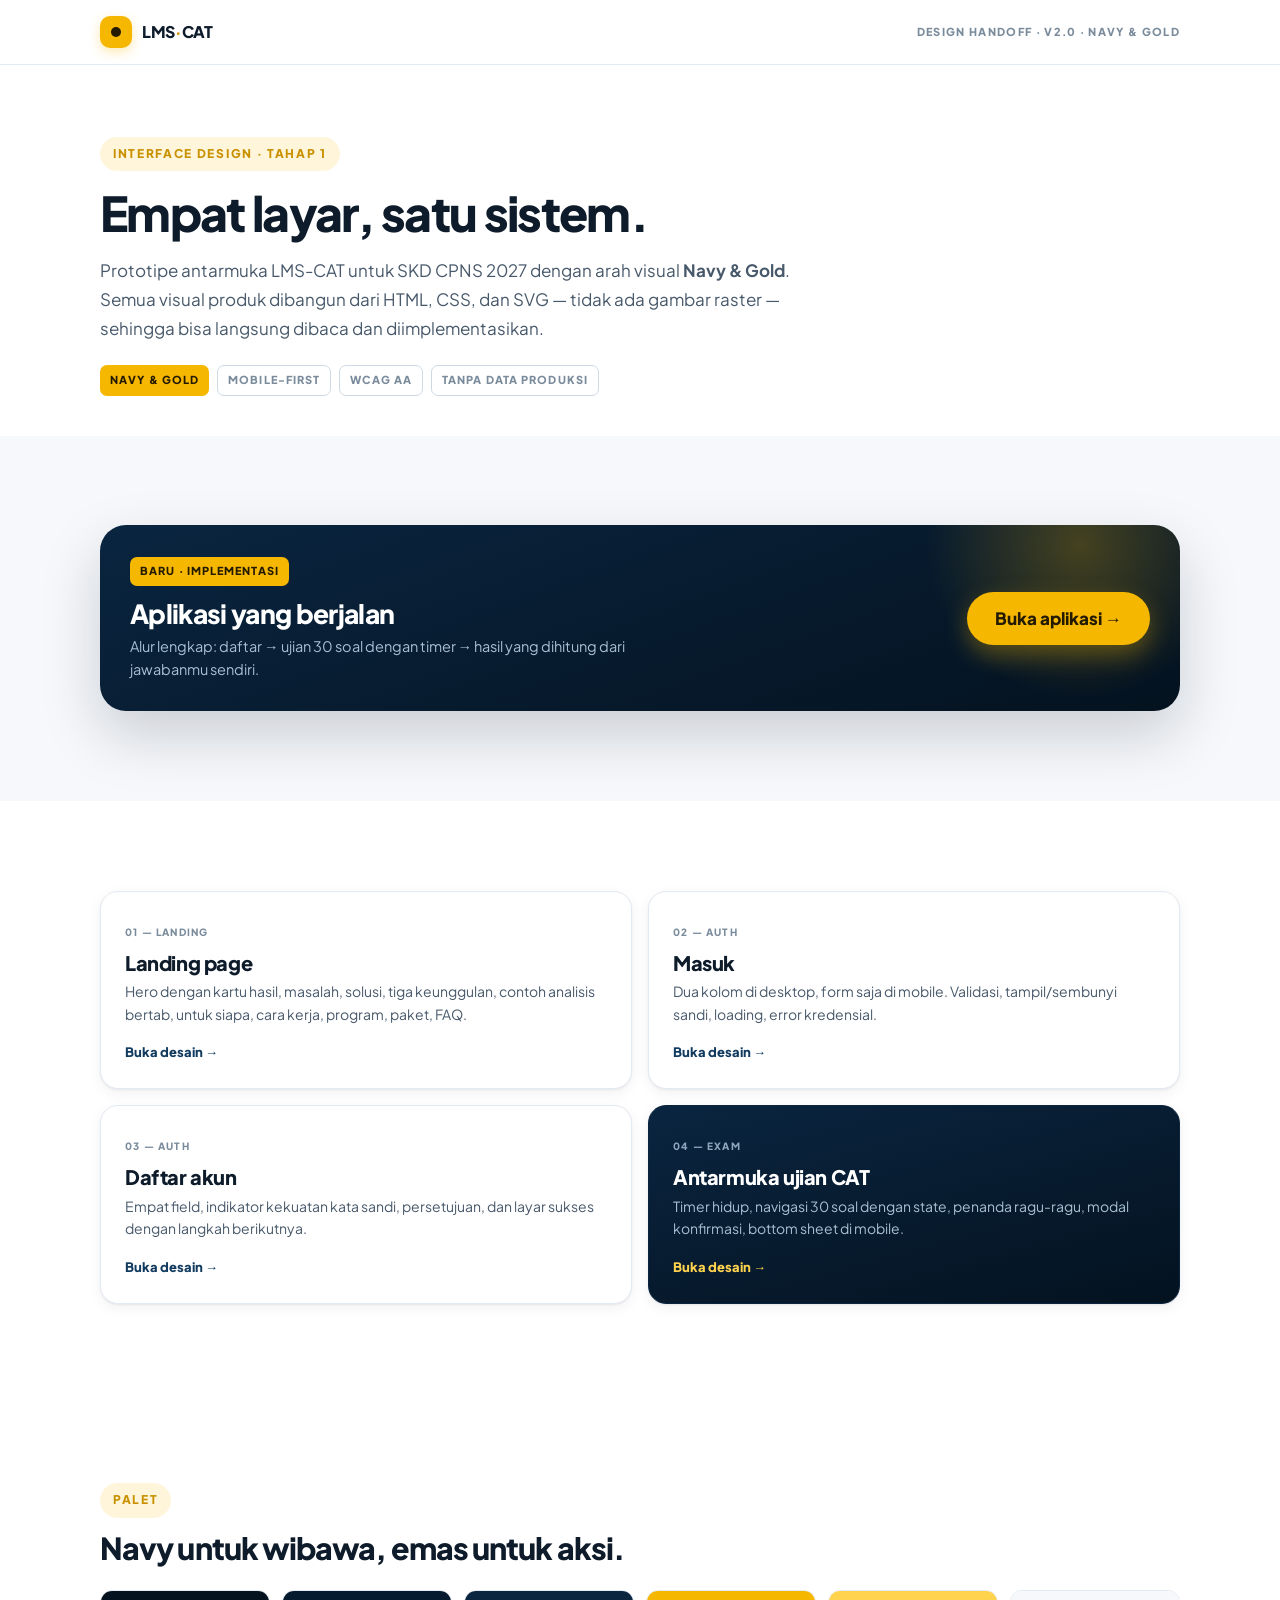
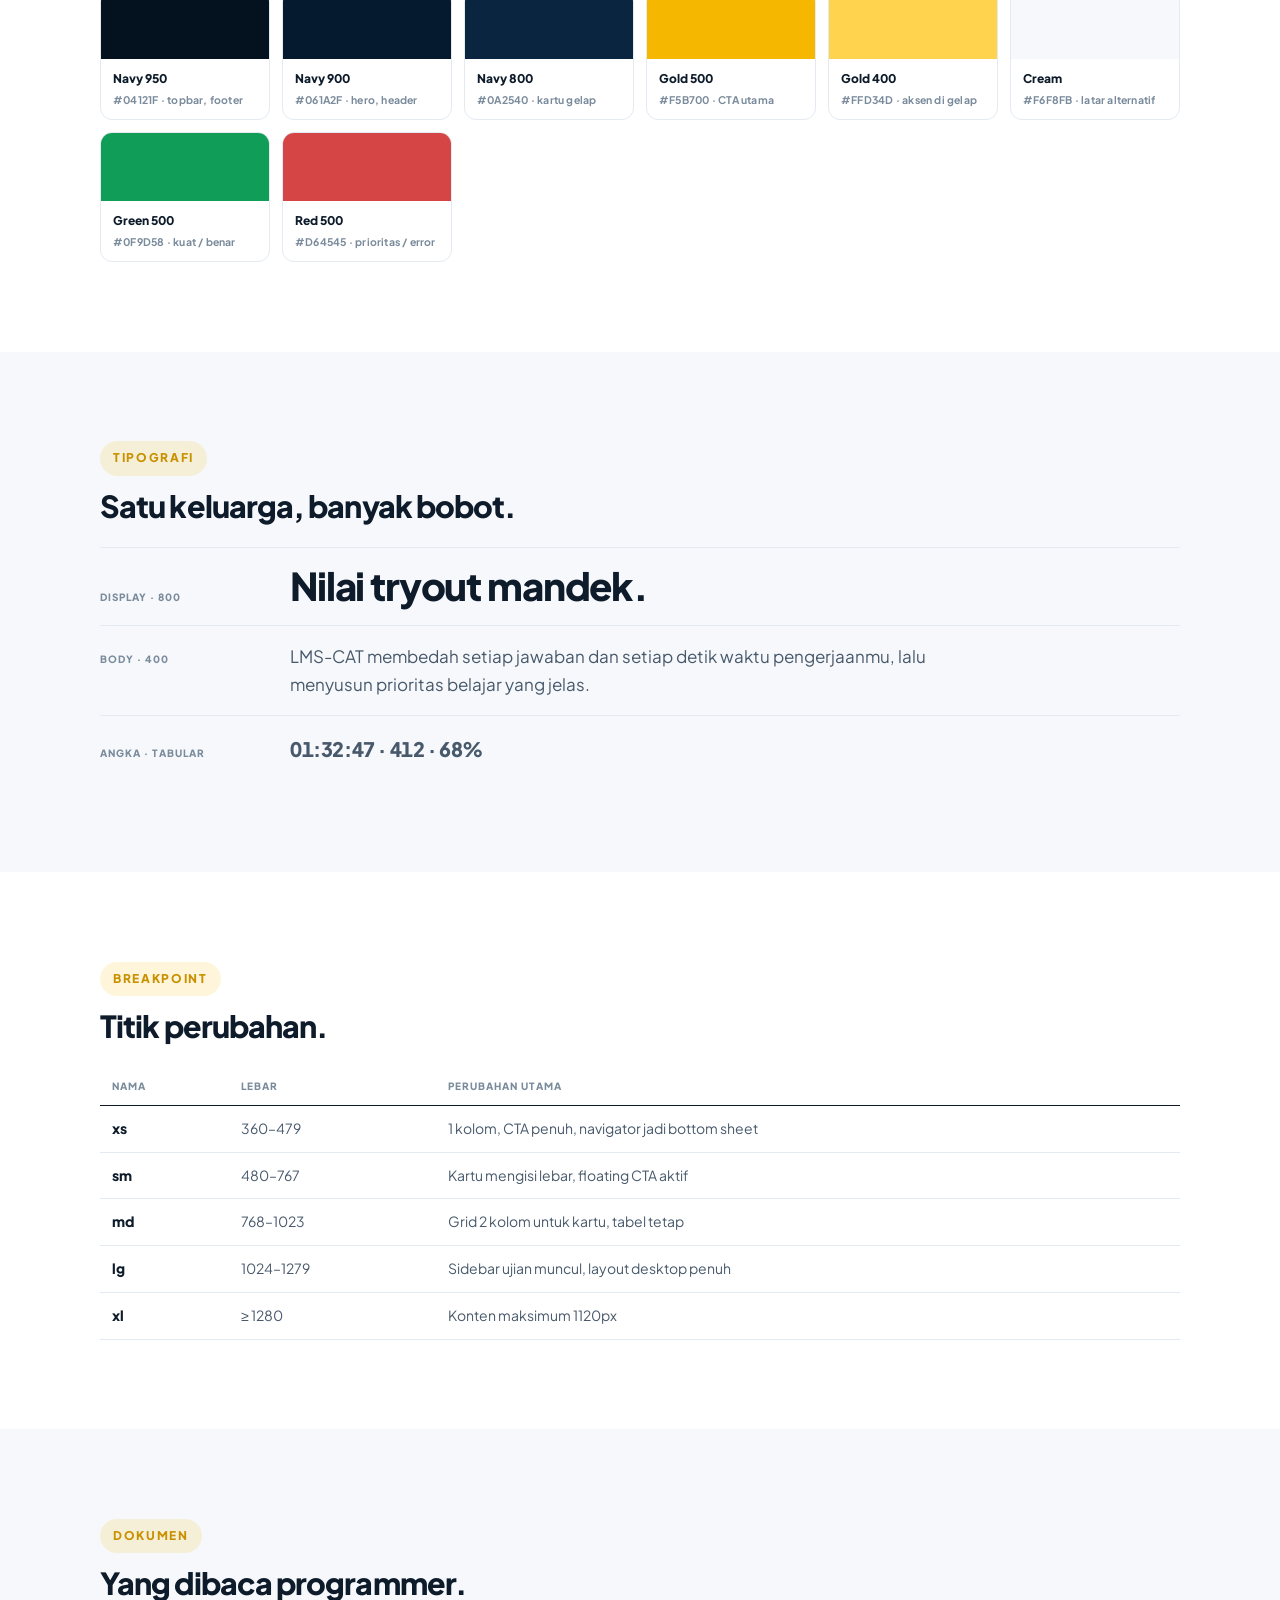
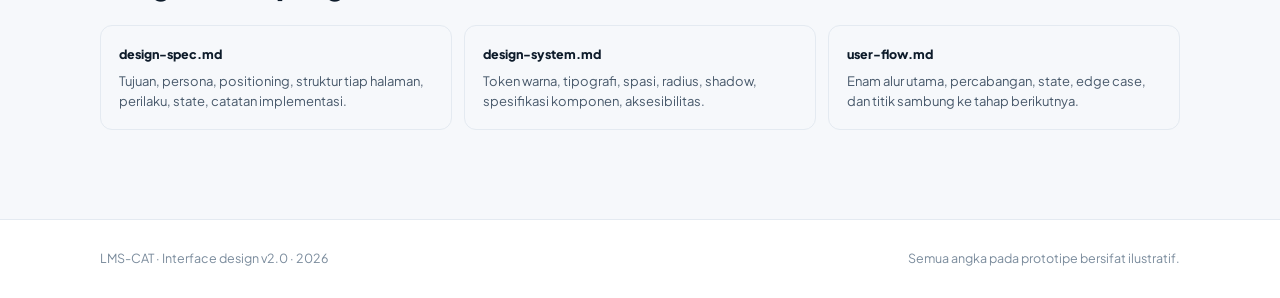
==== commit 59b7fd4a: "Add working frontend implementation: auth, 30-question CAT exam with timer/autosave, computed result" ====
--- a/index.html
+++ b/index.html
@@ -19,6 +19,21 @@
 .hero__tags{display:flex;flex-wrap:wrap;gap:8px;margin-top:22px}
 
 .screens{display:grid;grid-template-columns:repeat(2,1fr);gap:16px}
+
+.appbanner{
+  display:flex;align-items:center;justify-content:space-between;gap:24px;flex-wrap:wrap;
+  padding:clamp(22px,3vw,30px);border-radius:var(--r-lg);
+  background:linear-gradient(160deg,var(--navy-800),var(--navy-950));
+  color:#E8F1FA;box-shadow:var(--shadow-lg);position:relative;overflow:hidden;
+}
+.appbanner::before{
+  content:"";position:absolute;width:320px;height:320px;border-radius:50%;
+  background:radial-gradient(circle,rgba(245,183,0,.26),transparent 68%);top:-140px;right:-60px;
+}
+.appbanner > *{position:relative}
+.appbanner h2{color:#fff;font-size:clamp(1.25rem,2.2vw,1.65rem);letter-spacing:-.025em;margin-top:12px}
+.appbanner p{color:var(--text-invert-2);font-size:14.5px;margin-top:6px;max-width:46ch;line-height:1.6}
+.appbanner .btn{flex:none}
 .screen{
   display:block;padding:24px;border:1px solid var(--line);border-radius:var(--r-md);
   background:var(--white);box-shadow:var(--shadow-sm);
@@ -90,6 +105,19 @@
 
   <section class="sec sec--cream">
     <div class="wrap">
+      <a class="appbanner" href="app/">
+        <div>
+          <span class="badge badge--gold">Baru · Implementasi</span>
+          <h2>Aplikasi yang berjalan</h2>
+          <p>Alur lengkap: daftar → ujian 30 soal dengan timer → hasil yang dihitung dari jawabanmu sendiri.</p>
+        </div>
+        <span class="btn">Buka aplikasi →</span>
+      </a>
+    </div>
+  </section>
+
+  <section class="sec">
+    <div class="wrap">
       <div class="screens">
         <a class="screen" href="landing-page/index.html">
           <span class="screen__n">01 — Landing</span>
